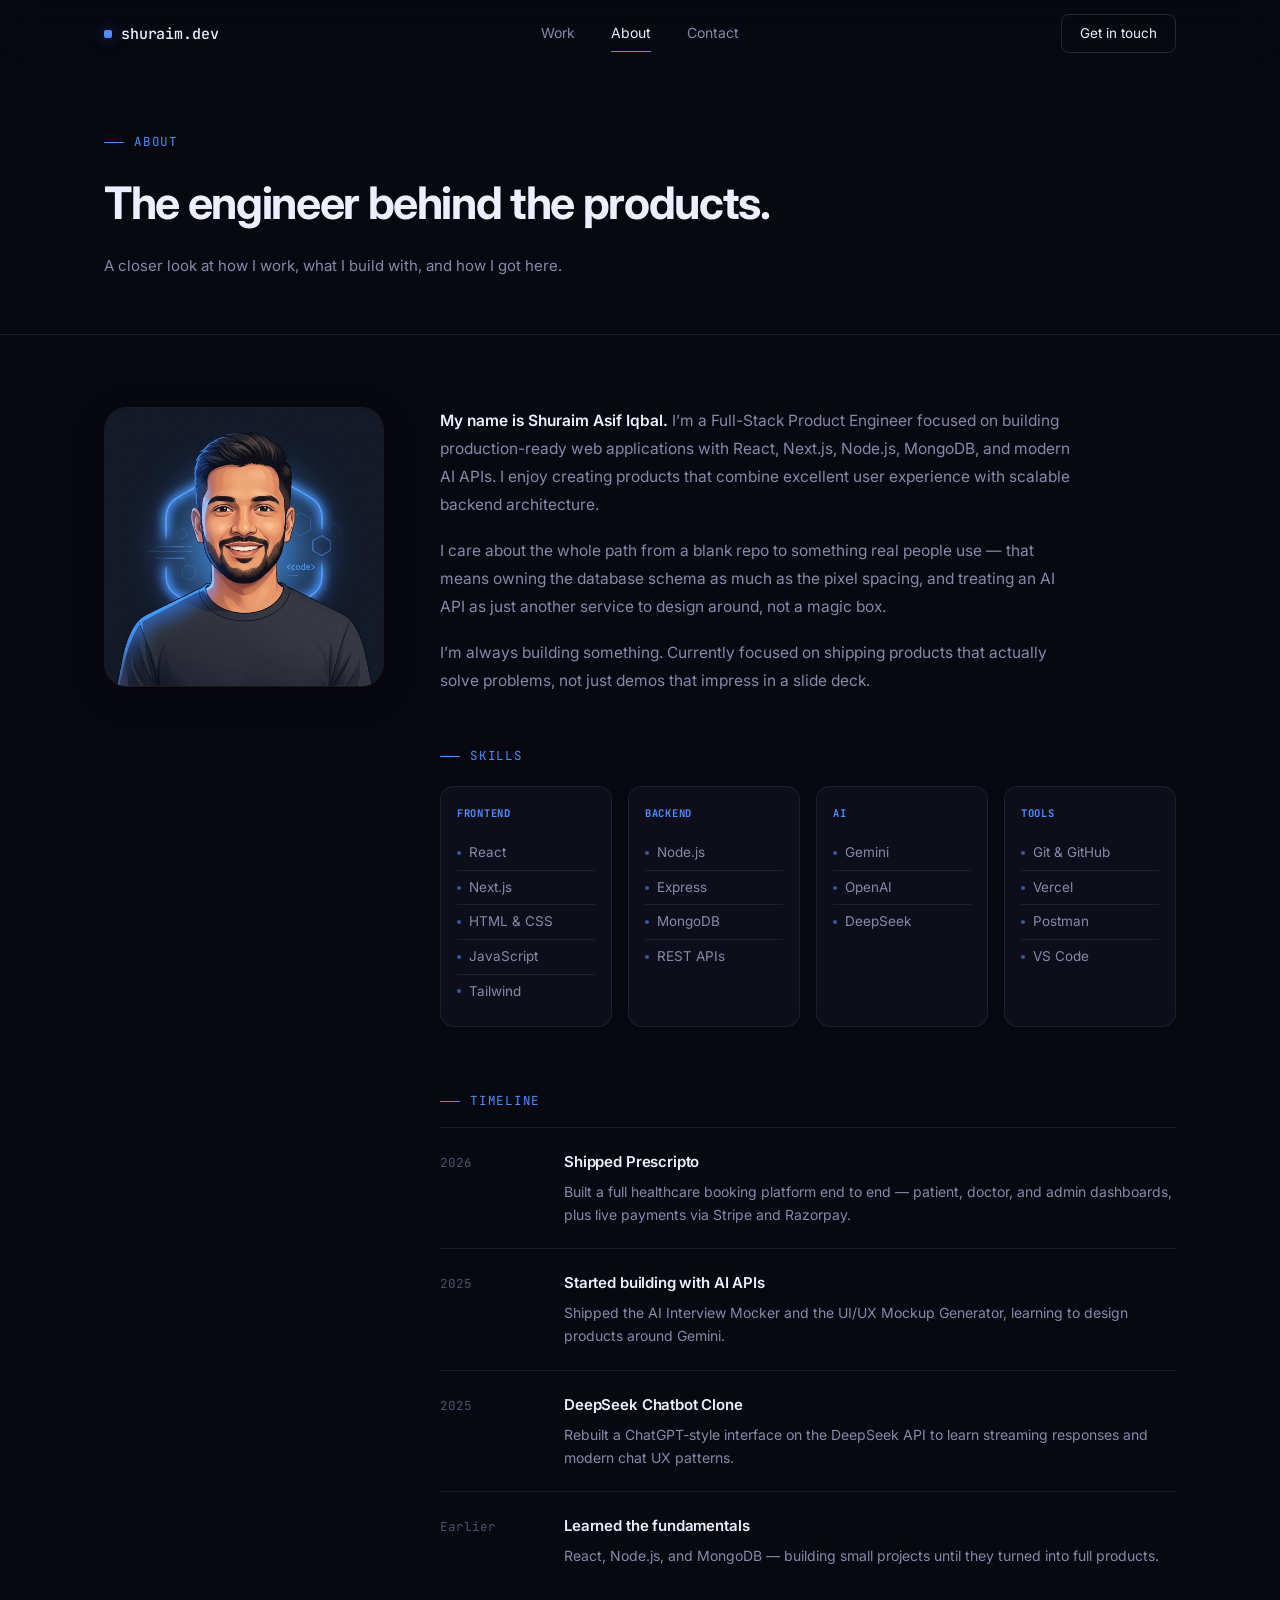
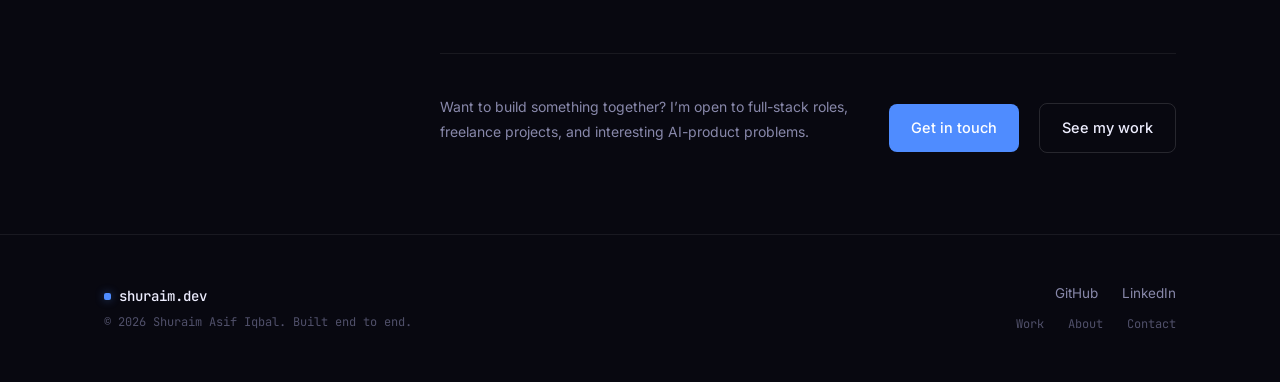
==== about.html @ 77d0fee9 "first commit" ====
﻿<!DOCTYPE html>
<html lang="en">
<head>
  <meta charset="UTF-8" />
  <meta name="viewport" content="width=device-width, initial-scale=1.0" />
  <title>About &mdash; Shuraim Asif Iqbal</title>
  <meta name="description" content="About Shuraim Asif Iqbal, full-stack product engineer working across React, Next.js, Node.js, MongoDB, and AI APIs." />
  <meta name="theme-color" content="#080810" />
  <link rel="icon" type="image/png" href="images/favicon.png" />
  <link rel="preconnect" href="https://fonts.googleapis.com" />
  <link rel="preconnect" href="https://fonts.gstatic.com" crossorigin />
  <link href="https://fonts.googleapis.com/css2?family=Inter:wght@400;500;600;700&family=JetBrains+Mono:wght@400;500&display=swap" rel="stylesheet" />
  <link rel="stylesheet" href="css/style.css" />
</head>
<body>

  <nav class="nav" aria-label="Primary">
    <div class="container">
      <a href="index.html" class="logo">shuraim.dev</a>
      <div class="nav-links">
        <a href="index.html#work">Work</a>
        <a href="about.html" class="active">About</a>
        <a href="contact.html">Contact</a>
      </div>
      <a href="contact.html" class="nav-cta">Get in touch</a>
      <button class="nav-toggle" aria-label="Toggle menu" aria-expanded="false">
        <span></span><span></span><span></span>
      </button>
    </div>
  </nav>
  <div class="mobile-menu">
    <a href="index.html#work">Work</a>
    <a href="about.html">About</a>
    <a href="contact.html">Contact</a>
  </div>

  <header class="page-hero">
    <div class="container">
      <div class="section-label reveal">About</div>
      <h1 class="reveal">The engineer behind the products.</h1>
      <p class="reveal">A closer look at how I work, what I build with, and how I got here.</p>
    </div>
  </header>

  <main>
    <div class="container">
      <div class="about-grid">
        <div class="avatar-col">
          <div class="avatar-wrap reveal">
            <img src="images/avatar.png" alt="Shuraim Asif Iqbal &mdash; Full-Stack Product Engineer" class="avatar-img" loading="eager" />
          </div>
        </div>

        <div class="bio reveal">
          <p><strong>My name is Shuraim Asif Iqbal.</strong> I&rsquo;m a Full-Stack Product Engineer focused on building production-ready web applications with React, Next.js, Node.js, MongoDB, and modern AI APIs. I enjoy creating products that combine excellent user experience with scalable backend architecture.</p>
          <p>I care about the whole path from a blank repo to something real people use &mdash; that means owning the database schema as much as the pixel spacing, and treating an AI API as just another service to design around, not a magic box.</p>
          <p>I&rsquo;m always building something. Currently focused on shipping products that actually solve problems, not just demos that impress in a slide deck.</p>

          <div class="skills-block">
            <div class="section-label">Skills</div>
            <div class="skills-grid">
              <div class="skill-group">
                <h4>Frontend</h4>
                <ul>
                  <li>React</li>
                  <li>Next.js</li>
                  <li>HTML &amp; CSS</li>
                  <li>JavaScript</li>
                  <li>Tailwind</li>
                </ul>
              </div>
              <div class="skill-group">
                <h4>Backend</h4>
                <ul>
                  <li>Node.js</li>
                  <li>Express</li>
                  <li>MongoDB</li>
                  <li>REST APIs</li>
                </ul>
              </div>
              <div class="skill-group">
                <h4>AI</h4>
                <ul>
                  <li>Gemini</li>
                  <li>OpenAI</li>
                  <li>DeepSeek</li>
                </ul>
              </div>
              <div class="skill-group">
                <h4>Tools</h4>
                <ul>
                  <li>Git &amp; GitHub</li>
                  <li>Vercel</li>
                  <li>Postman</li>
                  <li>VS Code</li>
                </ul>
              </div>
            </div>
          </div>

          <div class="timeline reveal">
            <div class="section-label">Timeline</div>
            <div class="timeline-item">
              <div class="when">2026</div>
              <div>
                <h4>Shipped Prescripto</h4>
                <p>Built a full healthcare booking platform end to end &mdash; patient, doctor, and admin dashboards, plus live payments via Stripe and Razorpay.</p>
              </div>
            </div>
            <div class="timeline-item">
              <div class="when">2025</div>
              <div>
                <h4>Started building with AI APIs</h4>
                <p>Shipped the AI Interview Mocker and the UI/UX Mockup Generator, learning to design products around Gemini.</p>
              </div>
            </div>
            <div class="timeline-item">
              <div class="when">2025</div>
              <div>
                <h4>DeepSeek Chatbot Clone</h4>
                <p>Rebuilt a ChatGPT-style interface on the DeepSeek API to learn streaming responses and modern chat UX patterns.</p>
              </div>
            </div>
            <div class="timeline-item">
              <div class="when">Earlier</div>
              <div>
                <h4>Learned the fundamentals</h4>
                <p>React, Node.js, and MongoDB &mdash; building small projects until they turned into full products.</p>
              </div>
            </div>
          </div>

          <div class="about-cta reveal">
            <p>Want to build something together? I&rsquo;m open to full-stack roles, freelance projects, and interesting AI-product problems.</p>
            <a href="contact.html" class="btn btn-primary">Get in touch</a>
            <a href="index.html#work" class="btn btn-secondary">See my work</a>
          </div>
        </div>
      </div>
    </div>
  </main>

  <footer class="site-footer">
    <div class="container">
      <div class="footer-left">
        <div class="footer-logo">shuraim.dev</div>
        <p>&copy; 2026 Shuraim Asif Iqbal. Built end to end.</p>
      </div>
      <div class="footer-right">
        <div class="footer-links">
          <a href="https://github.com/shuraimAsif" target="_blank" rel="noopener">GitHub</a>
          <a href="https://www.linkedin.com/in/muhammad-shuraim-05673b367/" target="_blank" rel="noopener">LinkedIn</a>
        </div>
        <div class="footer-nav">
          <a href="index.html#work">Work</a>
          <a href="about.html">About</a>
          <a href="contact.html">Contact</a>
        </div>
      </div>
    </div>
  </footer>

  <button class="scroll-top" aria-label="Scroll to top" id="scroll-top">&uarr;</button>
  <script src="js/main.js"></script>
</body>
</html>
---- css/style.css ----
﻿/* ==========================================================================
   shuraim.dev — design tokens
   Palette: deep navy base, electric blue accent, mono for system/dev voice
   ========================================================================== */

:root {
  --bg:           #080810;
  --bg-elevated:  #0e0e1a;
  --bg-card:      #111120;
  --border:       rgba(255, 255, 255, 0.07);
  --border-strong:rgba(255, 255, 255, 0.13);
  --text:         #eeeeff;
  --text-dim:     #8888aa;
  --text-faint:   #50506a;
  --accent:       #4f8cff;
  --accent-glow:  rgba(79, 140, 255, 0.45);
  --accent-dim:   rgba(79, 140, 255, 0.11);
  --accent-line:  rgba(79, 140, 255, 0.30);
  --green:        #4ade80;
  --purple:       #a78bfa;

  --font-display: "Inter", -apple-system, BlinkMacSystemFont, "Segoe UI", sans-serif;
  --font-body:    "Inter", -apple-system, BlinkMacSystemFont, "Segoe UI", sans-serif;
  --font-mono:    "JetBrains Mono", ui-monospace, SFMono-Regular, Menlo, monospace;

  --radius-sm:  8px;
  --radius-md:  14px;
  --radius-lg:  22px;

  --ease:   cubic-bezier(0.16, 1, 0.3, 1);
  --nav-h:  68px;
  --shadow-card: 0 1px 3px rgba(0,0,0,0.4), 0 8px 32px rgba(0,0,0,0.3);
}

/* reset */
*, *::before, *::after { margin: 0; padding: 0; box-sizing: border-box; }

html {
  scroll-behavior: smooth;
  -webkit-font-smoothing: antialiased;
  -moz-osx-font-smoothing: grayscale;
  text-rendering: optimizeLegibility;
}

@media (prefers-reduced-motion: reduce) {
  html { scroll-behavior: auto; }
  *, *::before, *::after {
    animation-duration: 0.01ms !important;
    animation-iteration-count: 1 !important;
    transition-duration: 0.01ms !important;
    scroll-behavior: auto !important;
  }
}

body {
  background: var(--bg);
  color: var(--text);
  font-family: var(--font-body);
  line-height: 1.6;
  min-height: 100vh;
  overflow-x: hidden;
}

img   { max-width: 100%; display: block; }
a     { color: inherit; text-decoration: none; }
ul    { list-style: none; }
button { font: inherit; cursor: pointer; }

::selection { background: var(--accent-dim); color: var(--text); }

:focus-visible {
  outline: 2px solid var(--accent);
  outline-offset: 3px;
  border-radius: 4px;
}

.container {
  width: 100%;
  max-width: 1120px;
  margin: 0 auto;
  padding: 0 24px;
}

.mono { font-family: var(--font-mono); }

/* section label */
.section-label {
  font-family: var(--font-mono);
  font-size: 12.5px;
  letter-spacing: 0.06em;
  color: var(--accent);
  display: flex;
  align-items: center;
  gap: 10px;
  margin-bottom: 16px;
  text-transform: uppercase;
}
.section-label::before {
  content: "";
  width: 20px;
  height: 1px;
  background: var(--accent);
  display: inline-block;
  flex-shrink: 0;
}

/* nav */
.nav {
  position: fixed;
  top: 0; left: 0; right: 0;
  height: var(--nav-h);
  z-index: 100;
  display: flex;
  align-items: center;
  background: rgba(8, 8, 16, 0.75);
  backdrop-filter: blur(16px) saturate(160%);
  -webkit-backdrop-filter: blur(16px) saturate(160%);
  border-bottom: 1px solid transparent;
  transition: border-color 0.3s var(--ease), background 0.3s var(--ease);
}
.nav.is-scrolled {
  border-bottom-color: var(--border);
  background: rgba(8, 8, 16, 0.92);
  backdrop-filter: blur(24px) saturate(200%);
  -webkit-backdrop-filter: blur(24px) saturate(200%);
}
.nav .container {
  display: flex;
  align-items: center;
  justify-content: space-between;
}

.logo {
  font-family: var(--font-mono);
  font-weight: 500;
  font-size: 15px;
  letter-spacing: -0.01em;
  color: var(--text);
  display: flex;
  align-items: center;
  gap: 9px;
  transition: opacity 0.2s;
}
.logo:hover { opacity: 0.8; }
.logo::before {
  content: "";
  width: 8px; height: 8px;
  border-radius: 2px;
  background: var(--accent);
  box-shadow: 0 0 14px var(--accent-glow);
  flex-shrink: 0;
}

.nav-links {
  display: flex;
  align-items: center;
  gap: 36px;
}
.nav-links a {
  font-size: 14px;
  color: var(--text-dim);
  position: relative;
  padding: 6px 0;
  transition: color 0.2s var(--ease);
}
.nav-links a:hover,
.nav-links a.active { color: var(--text); }
.nav-links a::after {
  content: "";
  position: absolute;
  left: 0; bottom: -1px;
  width: 0; height: 1px;
  background: var(--accent);
  transition: width 0.25s var(--ease);
}
.nav-links a:hover::after,
.nav-links a.active::after { width: 100%; }

.nav-cta {
  border: 1px solid var(--border-strong);
  border-radius: var(--radius-sm);
  padding: 8px 18px;
  font-size: 13.5px;
  color: var(--text);
  transition: border-color 0.2s var(--ease), background 0.2s var(--ease), color 0.2s var(--ease);
}
.nav-cta:hover {
  border-color: var(--accent-line);
  background: var(--accent-dim);
  color: var(--accent);
}

.nav-toggle {
  display: none;
  flex-direction: column;
  gap: 5px;
  background: none;
  border: none;
  padding: 8px;
}
.nav-toggle span {
  width: 20px; height: 1.5px;
  background: var(--text);
  display: block;
  transition: transform 0.25s var(--ease), opacity 0.25s var(--ease);
}
.nav-toggle.is-open span:nth-child(1) { transform: translateY(6.5px) rotate(45deg); }
.nav-toggle.is-open span:nth-child(2) { opacity: 0; }
.nav-toggle.is-open span:nth-child(3) { transform: translateY(-6.5px) rotate(-45deg); }

.mobile-menu {
  position: fixed;
  top: var(--nav-h); left: 0; right: 0;
  background: rgba(8, 8, 16, 0.97);
  border-bottom: 1px solid var(--border);
  display: flex;
  flex-direction: column;
  padding: 8px 24px 28px;
  transform: translateY(-8px);
  opacity: 0;
  pointer-events: none;
  transition: opacity 0.25s var(--ease), transform 0.25s var(--ease);
  z-index: 99;
  backdrop-filter: blur(16px);
}
.mobile-menu.is-open { opacity: 1; transform: translateY(0); pointer-events: auto; }
.mobile-menu a {
  padding: 15px 0;
  border-bottom: 1px solid var(--border);
  color: var(--text-dim);
  font-size: 15px;
  transition: color 0.2s;
}
.mobile-menu a:last-child { border-bottom: none; }
.mobile-menu a:hover { color: var(--text); }

/* hero */
.hero {
  position: relative;
  padding: calc(var(--nav-h) + 100px) 0 96px;
  overflow: hidden;
}
.hero-grid {
  position: absolute;
  inset: 0;
  background-image:
    linear-gradient(to right, rgba(255,255,255,0.03) 1px, transparent 1px),
    linear-gradient(to bottom, rgba(255,255,255,0.03) 1px, transparent 1px);
  background-size: 64px 64px;
  mask-image: radial-gradient(ellipse 80% 70% at 50% 0%, black 30%, transparent 100%);
  -webkit-mask-image: radial-gradient(ellipse 80% 70% at 50% 0%, black 30%, transparent 100%);
  z-index: 0;
}
.hero-blur {
  position: absolute;
  width: 700px; height: 700px;
  top: -280px; left: 50%;
  transform: translateX(-50%);
  background: radial-gradient(circle,
    rgba(79,140,255,0.28) 0%,
    rgba(120,80,255,0.12) 40%,
    transparent 70%);
  filter: blur(8px);
  animation: drift 14s ease-in-out infinite alternate;
  z-index: 0;
}
@keyframes drift {
  from { transform: translateX(-54%) translateY(0px) scale(1); }
  to   { transform: translateX(-46%) translateY(28px) scale(1.07); }
}
.hero-content {
  position: relative;
  z-index: 1;
  max-width: 800px;
}

.badge {
  display: inline-flex;
  align-items: center;
  gap: 8px;
  font-family: var(--font-mono);
  font-size: 12px;
  color: var(--text-dim);
  border: 1px solid var(--border-strong);
  background: rgba(255,255,255,0.03);
  border-radius: 999px;
  padding: 7px 14px 7px 10px;
  margin-bottom: 28px;
  opacity: 0;
  animation: fade-up 0.7s var(--ease) 0.05s forwards;
}
.badge .dot {
  width: 6px; height: 6px; border-radius: 50%;
  background: var(--green);
  box-shadow: 0 0 8px var(--green);
  animation: pulse 2.5s ease-in-out infinite;
}
@keyframes pulse {
  0%, 100% { opacity: 1; box-shadow: 0 0 8px var(--green); }
  50%       { opacity: 0.4; box-shadow: 0 0 4px var(--green); }
}

.hero h1 {
  font-family: var(--font-display);
  font-weight: 700;
  font-size: clamp(2.1rem, 5.2vw, 3.8rem);
  line-height: 1.07;
  letter-spacing: -0.03em;
  margin-bottom: 22px;
  opacity: 0;
  animation: fade-up 0.7s var(--ease) 0.15s forwards;
}
.hero h1 .accent-text { color: var(--accent); }

.hero p.lede {
  font-size: clamp(1rem, 1.6vw, 1.15rem);
  color: var(--text-dim);
  max-width: 560px;
  margin-bottom: 40px;
  line-height: 1.7;
  opacity: 0;
  animation: fade-up 0.7s var(--ease) 0.25s forwards;
}

.hero-actions {
  display: flex;
  flex-wrap: wrap;
  gap: 12px;
  margin-bottom: 56px;
  opacity: 0;
  animation: fade-up 0.7s var(--ease) 0.35s forwards;
}

/* buttons */
.btn {
  display: inline-flex;
  align-items: center;
  gap: 8px;
  font-size: 14.5px;
  font-weight: 500;
  padding: 12px 22px;
  border-radius: var(--radius-sm);
  transition: transform 0.2s var(--ease), background 0.2s var(--ease),
              border-color 0.2s var(--ease), box-shadow 0.2s var(--ease), color 0.2s var(--ease);
}
.btn-primary {
  background: var(--accent);
  color: #fff;
}
.btn-primary:hover {
  transform: translateY(-2px);
  box-shadow: 0 8px 28px -6px rgba(79,140,255,0.6);
  background: #6ba0ff;
}
.btn-secondary {
  border: 1px solid var(--border-strong);
  color: var(--text);
}
.btn-secondary:hover {
  border-color: var(--accent-line);
  background: var(--accent-dim);
  transform: translateY(-2px);
  color: var(--accent);
}
.btn-ghost {
  color: var(--text-dim);
  font-size: 13.5px;
  border: 1px solid var(--border);
  padding: 9px 16px;
}
.btn-ghost:hover { color: var(--text); border-color: var(--border-strong); }

/* terminal */
.terminal {
  font-family: var(--font-mono);
  font-size: 13px;
  color: var(--text-dim);
  border: 1px solid var(--border);
  background: rgba(255,255,255,0.02);
  border-radius: var(--radius-sm);
  padding: 14px 18px;
  max-width: 520px;
  opacity: 0;
  animation: fade-up 0.7s var(--ease) 0.45s forwards;
}
.terminal .prompt { color: var(--accent); }
.terminal .cursor {
  display: inline-block;
  width: 7px; height: 13px;
  background: var(--text-dim);
  margin-left: 2px;
  vertical-align: -2px;
  animation: blink 1s steps(1) infinite;
}
@keyframes blink { 50% { opacity: 0; } }

@keyframes fade-up {
  from { opacity: 0; transform: translateY(16px); }
  to   { opacity: 1; transform: translateY(0); }
}

/* reveal on scroll */
.reveal {
  opacity: 0;
  transform: translateY(20px);
  transition: opacity 0.65s var(--ease), transform 0.65s var(--ease);
}
.reveal.is-visible { opacity: 1; transform: translateY(0); }

/* stats strip */
.stats-strip {
  border-top: 1px solid var(--border);
  border-bottom: 1px solid var(--border);
  padding: 0;
  background: var(--bg-elevated);
}
.stats-grid {
  display: grid;
  grid-template-columns: repeat(4, 1fr);
}
@media (max-width: 600px) { .stats-grid { grid-template-columns: repeat(2, 1fr); } }
.stat-item {
  padding: 36px 28px;
  border-right: 1px solid var(--border);
}
.stat-item:last-child { border-right: none; }
@media (max-width: 600px) {
  .stat-item:nth-child(2) { border-right: none; }
  .stat-item:nth-child(3) { border-right: 1px solid var(--border); }
  .stat-item { border-bottom: 1px solid var(--border); }
  .stat-item:last-child, .stat-item:nth-child(3) { border-bottom: none; }
}
.stat-num {
  font-family: var(--font-display);
  font-size: clamp(1.8rem, 3vw, 2.6rem);
  font-weight: 700;
  letter-spacing: -0.03em;
  color: var(--text);
  line-height: 1;
  margin-bottom: 6px;
}
.stat-num span { color: var(--accent); }
.stat-label {
  font-family: var(--font-mono);
  font-size: 11.5px;
  color: var(--text-faint);
  letter-spacing: 0.02em;
}

/* work section */
.work {
  padding: 80px 0 120px;
  position: relative;
}
.work-header {
  display: flex;
  justify-content: space-between;
  align-items: flex-end;
  gap: 24px;
  margin-bottom: 48px;
  flex-wrap: wrap;
}
.work-header h2 {
  font-family: var(--font-display);
  font-size: clamp(1.6rem, 3vw, 2.2rem);
  font-weight: 700;
  letter-spacing: -0.025em;
}
.work-header p {
  color: var(--text-faint);
  font-size: 14px;
  max-width: 320px;
  line-height: 1.6;
}

.project-grid {
  display: grid;
  grid-template-columns: repeat(2, 1fr);
  gap: 20px;
}
@media (max-width: 760px) { .project-grid { grid-template-columns: 1fr; } }

/* project card */
.project-card {
  position: relative;
  border: 1px solid var(--border);
  background: var(--bg-card);
  border-radius: var(--radius-lg);
  padding: 22px 22px 20px;
  transition: transform 0.4s var(--ease), border-color 0.4s var(--ease), box-shadow 0.4s var(--ease);
  display: flex;
  flex-direction: column;
  gap: 14px;
  overflow: hidden;
  box-shadow: var(--shadow-card);
}
.project-card::before {
  content: "";
  position: absolute;
  inset: 0;
  border-radius: var(--radius-lg);
  background: radial-gradient(
    500px circle at var(--mouse-x, 50%) var(--mouse-y, 50%),
    rgba(79,140,255,0.07),
    transparent 40%
  );
  opacity: 0;
  transition: opacity 0.4s var(--ease);
  pointer-events: none;
  z-index: 0;
}
.project-card:hover::before { opacity: 1; }
.project-card > * { position: relative; z-index: 1; }

.project-card.flagship {
  grid-column: span 2;
  border-top: 2px solid rgba(79,140,255,0.4);
}
@media (max-width: 760px) { .project-card.flagship { grid-column: span 1; } }

.project-card:hover {
  transform: translateY(-7px);
  border-color: var(--accent-line);
  box-shadow:
    0 0 0 1px var(--accent-line),
    0 20px 48px -14px rgba(0,0,0,0.7),
    0 0 48px -18px rgba(79,140,255,0.2);
}

/* card preview — screenshot area */
.card-preview {
  border-radius: var(--radius-md);
  border: 1px solid var(--border);
  overflow: hidden;
  aspect-ratio: 16 / 9;
  position: relative;
  background: var(--bg-elevated);
  display: flex;
  flex-direction: column;
  transition: border-color 0.4s var(--ease);
}
.project-card:hover .card-preview { border-color: rgba(79,140,255,0.2); }

.card-preview .chrome {
  height: 26px;
  min-height: 26px;
  display: flex;
  align-items: center;
  gap: 6px;
  padding: 0 10px;
  background: rgba(255,255,255,0.025);
  border-bottom: 1px solid var(--border);
  flex-shrink: 0;
  z-index: 1;
  position: relative;
}
.card-preview .chrome span {
  width: 7px; height: 7px; border-radius: 50%;
  background: rgba(255,255,255,0.14);
}

/* art-shot — actual screenshot */
.art-shot {
  position: absolute;
  top: 26px;
  left: 0; right: 0; bottom: 0;
  width: 100%;
  height: calc(100% - 26px);
  object-fit: cover;
  object-position: top;
  display: block;
  transition: transform 0.55s var(--ease);
}
.project-card:hover .art-shot {
  transform: scale(1.04) translateY(-3px);
}

/* card meta */
.card-top {
  display: flex;
  justify-content: space-between;
  align-items: center;
  gap: 12px;
}
.status-badge {
  font-family: var(--font-mono);
  font-size: 11px;
  letter-spacing: 0.03em;
  color: var(--accent);
  border: 1px solid var(--accent-line);
  background: var(--accent-dim);
  border-radius: 999px;
  padding: 4px 10px;
  white-space: nowrap;
}
.status-badge.neutral {
  color: var(--text-dim);
  border-color: var(--border-strong);
  background: rgba(255,255,255,0.03);
}
.card-arrow {
  color: var(--text-faint);
  font-size: 18px;
  line-height: 1;
  transition: transform 0.3s var(--ease), color 0.3s var(--ease);
}
.project-card:hover .card-arrow {
  transform: translate(3px, -3px);
  color: var(--accent);
}

.project-card h3 {
  font-family: var(--font-display);
  font-size: 1.15rem;
  font-weight: 600;
  letter-spacing: -0.015em;
  line-height: 1.3;
}
.project-card p.desc {
  color: var(--text-dim);
  font-size: 13.5px;
  line-height: 1.65;
}

/* tags */
.tags { display: flex; flex-wrap: wrap; gap: 7px; margin-top: auto; }
.tag {
  font-family: var(--font-mono);
  font-size: 11px;
  color: var(--text-faint);
  border: 1px solid var(--border);
  border-radius: 6px;
  padding: 4px 9px;
  transition: border-color 0.2s var(--ease), color 0.2s var(--ease), background 0.2s var(--ease);
}
.tag:hover {
  border-color: var(--accent-line);
  color: var(--accent);
  background: var(--accent-dim);
}

/* CTA strip */
.cta-strip {
  border-top: 1px solid var(--border);
  padding: 80px 0;
  text-align: center;
  background: linear-gradient(180deg, var(--bg) 0%, var(--bg-elevated) 100%);
  position: relative;
  overflow: hidden;
}
.cta-strip::before {
  content: "";
  position: absolute;
  width: 600px; height: 600px;
  border-radius: 50%;
  background: radial-gradient(circle, rgba(79,140,255,0.09) 0%, transparent 65%);
  top: -250px; left: 50%;
  transform: translateX(-50%);
  pointer-events: none;
}
.cta-strip h2 {
  font-family: var(--font-display);
  font-size: clamp(1.7rem, 3.5vw, 2.4rem);
  font-weight: 700;
  letter-spacing: -0.025em;
  margin-bottom: 14px;
  position: relative;
}
.cta-strip p {
  color: var(--text-dim);
  font-size: 15.5px;
  margin-bottom: 36px;
  max-width: 460px;
  margin-left: auto;
  margin-right: auto;
  line-height: 1.7;
  position: relative;
}
.cta-strip .cta-btns { display: flex; gap: 12px; justify-content: center; flex-wrap: wrap; position: relative; }

/* generic page header */
.page-hero {
  padding: calc(var(--nav-h) + 64px) 0 56px;
  border-bottom: 1px solid var(--border);
}
.page-hero h1 {
  font-family: var(--font-display);
  font-size: clamp(1.8rem, 4vw, 2.8rem);
  font-weight: 700;
  letter-spacing: -0.03em;
  margin-bottom: 14px;
}
.page-hero p {
  color: var(--text-dim);
  max-width: 560px;
  font-size: 15px;
  line-height: 1.65;
}

/* about page */
.about-grid {
  display: grid;
  grid-template-columns: 280px 1fr;
  gap: 56px;
  padding: 72px 0;
  align-items: start;
}
@media (max-width: 860px) { .about-grid { grid-template-columns: 1fr; gap: 40px; } }

@media (min-width: 860px) { .avatar-col { position: sticky; top: calc(var(--nav-h) + 24px); } }

.avatar-placeholder {
  width: 100%;
  aspect-ratio: 1;
  border-radius: var(--radius-lg);
  border: 1px solid var(--border);
  background: radial-gradient(circle at 30% 20%, rgba(79,140,255,0.22), transparent 60%), var(--bg-card);
  display: flex;
  align-items: center;
  justify-content: center;
  font-family: var(--font-mono);
  color: var(--text-faint);
  font-size: 13px;
  text-align: center;
  padding: 20px;
}
.avatar-wrap {
  width: 100%;
  aspect-ratio: 1;
  border-radius: var(--radius-lg);
  border: 1px solid var(--border);
  overflow: hidden;
  position: relative;
  transition: box-shadow 0.4s var(--ease), border-color 0.4s var(--ease);
  box-shadow: var(--shadow-card);
}
.avatar-wrap:hover {
  border-color: var(--accent-line);
  box-shadow: 0 0 36px -8px var(--accent-glow);
}
.avatar-img {
  width: 100%;
  height: 100%;
  object-fit: cover;
  object-position: top center;
  display: block;
  transition: transform 0.5s var(--ease);
}
.avatar-wrap:hover .avatar-img { transform: scale(1.04); }

.bio p {
  color: var(--text-dim);
  font-size: 15.5px;
  line-height: 1.8;
  max-width: 640px;
  margin-bottom: 18px;
}
.bio p:last-child { margin-bottom: 0; }
.bio p strong { color: var(--text); font-weight: 600; }

.skills-block { margin-top: 52px; }
.skills-grid {
  display: grid;
  grid-template-columns: repeat(4, 1fr);
  gap: 16px;
  margin-top: 20px;
}
@media (max-width: 760px) { .skills-grid { grid-template-columns: repeat(2, 1fr); } }
@media (max-width: 400px) { .skills-grid { grid-template-columns: 1fr; } }

.skill-group {
  background: var(--bg-elevated);
  border: 1px solid var(--border);
  border-radius: var(--radius-md);
  padding: 18px 16px;
  transition: border-color 0.3s var(--ease), background 0.3s var(--ease);
}
.skill-group:hover {
  border-color: var(--border-strong);
  background: var(--bg-card);
}
.skill-group h4 {
  font-family: var(--font-mono);
  font-size: 10.5px;
  letter-spacing: 0.07em;
  color: var(--accent);
  margin-bottom: 14px;
  text-transform: uppercase;
}
.skill-group ul li {
  color: var(--text-dim);
  font-size: 13.5px;
  padding: 6px 0;
  border-bottom: 1px solid var(--border);
  display: flex;
  align-items: center;
  gap: 8px;
}
.skill-group ul li:last-child { border-bottom: none; }
.skill-group ul li::before {
  content: "";
  width: 4px; height: 4px;
  border-radius: 50%;
  background: var(--accent);
  flex-shrink: 0;
  opacity: 0.6;
}

.timeline { margin-top: 64px; }
.timeline-item {
  display: grid;
  grid-template-columns: 100px 1fr;
  gap: 24px;
  padding: 22px 0;
  border-top: 1px solid var(--border);
}
@media (max-width: 600px) { .timeline-item { grid-template-columns: 1fr; gap: 6px; } }
.timeline-item .when {
  font-family: var(--font-mono);
  font-size: 12.5px;
  color: var(--text-faint);
  padding-top: 3px;
}
.timeline-item h4 {
  font-family: var(--font-display);
  font-size: 15px;
  font-weight: 600;
  margin-bottom: 6px;
  letter-spacing: -0.01em;
}
.timeline-item p { color: var(--text-dim); font-size: 14px; line-height: 1.65; }

.about-cta {
  margin-top: 64px;
  padding-top: 40px;
  border-top: 1px solid var(--border);
  display: flex;
  align-items: center;
  gap: 20px;
  flex-wrap: wrap;
}
.about-cta p { color: var(--text-dim); font-size: 14px; flex: 1; min-width: 200px; }

/* contact page */
.contact-grid {
  display: grid;
  grid-template-columns: 1fr 300px;
  gap: 56px;
  padding: 72px 0 100px;
}
@media (max-width: 760px) { .contact-grid { grid-template-columns: 1fr; } }

.field { margin-bottom: 20px; }
.field label {
  display: block;
  font-family: var(--font-mono);
  font-size: 11px;
  color: var(--text-faint);
  margin-bottom: 8px;
  letter-spacing: 0.05em;
  text-transform: uppercase;
}
.field input, .field textarea {
  width: 100%;
  background: var(--bg-card);
  border: 1px solid var(--border);
  border-radius: var(--radius-sm);
  padding: 13px 14px;
  color: var(--text);
  font-family: var(--font-body);
  font-size: 14.5px;
  transition: border-color 0.2s var(--ease), background 0.2s var(--ease), box-shadow 0.2s var(--ease);
  outline: none;
}
.field input::placeholder, .field textarea::placeholder { color: var(--text-faint); }
.field input:focus, .field textarea:focus {
  border-color: var(--accent-line);
  background: rgba(79,140,255,0.03);
  box-shadow: 0 0 0 3px rgba(79,140,255,0.08);
}
.field textarea { resize: vertical; min-height: 150px; }

.form-status {
  font-family: var(--font-mono);
  font-size: 12.5px;
  color: var(--text-dim);
  margin-top: 12px;
  min-height: 18px;
}
.form-status.ok  { color: var(--green); }
.form-status.err { color: #f87171; }

@media (min-width: 761px) { .contact-side { border-left: 1px solid var(--border); padding-left: 40px; } }
@media (max-width: 760px) { .contact-side { border-top: 1px solid var(--border); padding-top: 32px; } }

.contact-side h3 {
  font-family: var(--font-mono);
  font-size: 11px;
  color: var(--text-faint);
  text-transform: uppercase;
  letter-spacing: 0.06em;
  margin-bottom: 20px;
}
.social-list a {
  display: flex;
  align-items: center;
  justify-content: space-between;
  padding: 15px 0;
  border-bottom: 1px solid var(--border);
  color: var(--text-dim);
  font-size: 14.5px;
  transition: color 0.2s var(--ease), padding-left 0.2s var(--ease);
}
.social-list a:hover { color: var(--accent); padding-left: 4px; }
.social-list a:last-child { border-bottom: none; }
.social-list span.arrow { color: var(--text-faint); font-size: 13px; }

.availability-note {
  margin-top: 32px;
  padding: 16px;
  border: 1px solid var(--border);
  border-radius: var(--radius-sm);
  background: var(--bg-card);
}
.availability-note p {
  font-family: var(--font-mono);
  font-size: 12px;
  color: var(--text-dim);
  line-height: 1.7;
}
.availability-note .avail-dot {
  display: inline-block;
  width: 6px; height: 6px;
  border-radius: 50%;
  background: var(--green);
  box-shadow: 0 0 6px var(--green);
  margin-right: 6px;
  animation: pulse 2.5s ease-in-out infinite;
  vertical-align: middle;
}

/* project detail page */
.project-hero { padding: calc(var(--nav-h) + 56px) 0 0; }
.project-hero .back-link {
  font-family: var(--font-mono);
  font-size: 12.5px;
  color: var(--text-faint);
  display: inline-flex;
  align-items: center;
  gap: 8px;
  margin-bottom: 32px;
  transition: color 0.2s var(--ease), gap 0.2s var(--ease);
}
.project-hero .back-link:hover { color: var(--accent); gap: 12px; }

.project-meta { display: flex; gap: 10px; align-items: center; margin-bottom: 16px; flex-wrap: wrap; }
.project-hero h1 {
  font-family: var(--font-display);
  font-size: clamp(1.9rem, 4.5vw, 3.1rem);
  font-weight: 700;
  letter-spacing: -0.03em;
  max-width: 780px;
  margin-bottom: 18px;
  line-height: 1.1;
}
.project-hero .lede {
  color: var(--text-dim);
  font-size: 16px;
  max-width: 640px;
  margin-bottom: 36px;
  line-height: 1.7;
}
.project-actions { display: flex; gap: 12px; flex-wrap: wrap; margin-bottom: 48px; }

.hero-image-frame {
  border: 1px solid var(--border);
  border-radius: var(--radius-lg);
  overflow: hidden;
  background: var(--bg-card);
  margin-bottom: 72px;
  box-shadow: var(--shadow-card);
  transition: border-color 0.3s var(--ease);
}
.hero-image-frame:hover { border-color: var(--border-strong); }
.hero-image-frame .chrome {
  height: 34px;
  display: flex;
  align-items: center;
  gap: 6px;
  padding: 0 14px;
  background: rgba(255,255,255,0.02);
  border-bottom: 1px solid var(--border);
  flex-shrink: 0;
}
.hero-image-frame .chrome span { width: 9px; height: 9px; border-radius: 50%; background: rgba(255,255,255,0.14); }
.hero-image-frame .chrome .url {
  margin-left: 10px;
  font-family: var(--font-mono);
  font-size: 11.5px;
  color: var(--text-faint);
}
.hero-image-frame .art {
  aspect-ratio: 16/8;
  display: flex;
  align-items: center;
  justify-content: center;
  background: radial-gradient(circle at 30% 20%, var(--tile-color, rgba(79,140,255,0.2)), transparent 65%);
  font-family: var(--font-mono);
  color: var(--text-faint);
  font-size: 14px;
  text-align: center;
  padding: 20px;
}
.hero-shot {
  width: 100%;
  height: auto;
  display: block;
  transition: transform 0.6s var(--ease);
}
.hero-image-frame:hover .hero-shot { transform: scale(1.012); }

.project-section { padding: 8px 0 56px; max-width: 760px; }
.project-section h2 {
  font-family: var(--font-display);
  font-size: 1.35rem;
  font-weight: 700;
  letter-spacing: -0.02em;
  margin-bottom: 18px;
}
.project-section p { color: var(--text-dim); font-size: 15px; line-height: 1.8; margin-bottom: 14px; }

.feature-list li, .challenge-list li {
  color: var(--text-dim);
  font-size: 15px;
  line-height: 1.7;
  padding: 10px 0 10px 22px;
  border-bottom: 1px solid var(--border);
  position: relative;
}
.feature-list li:last-child, .challenge-list li:last-child { border-bottom: none; }
.feature-list li::before, .challenge-list li::before {
  content: "";
  position: absolute;
  left: 0; top: 20px;
  width: 6px; height: 6px;
  background: var(--accent);
  border-radius: 1px;
  opacity: 0.75;
}
.stack-pills { display: flex; flex-wrap: wrap; gap: 10px; }

.gallery-grid {
  display: grid;
  grid-template-columns: repeat(3, 1fr);
  gap: 14px;
}
@media (max-width: 700px) { .gallery-grid { grid-template-columns: 1fr 1fr; } }

.gallery-item {
  aspect-ratio: 4/3;
  border-radius: var(--radius-md);
  border: 1px solid var(--border);
  overflow: hidden;
  background: var(--bg-card);
  transition: border-color 0.3s var(--ease), box-shadow 0.3s var(--ease), transform 0.3s var(--ease);
  cursor: pointer;
}
.gallery-item:hover {
  border-color: var(--accent-line);
  box-shadow: 0 8px 24px -8px rgba(79,140,255,0.2);
  transform: translateY(-3px);
}
.gallery-item img {
  width: 100%; height: 100%;
  object-fit: cover; object-position: top;
  display: block;
  transition: transform 0.5s var(--ease);
}
.gallery-item:hover img { transform: scale(1.06); }

.project-footer-nav {
  display: flex;
  justify-content: space-between;
  padding: 40px 0 100px;
  border-top: 1px solid var(--border);
  margin-top: 40px;
  gap: 16px;
}
.project-footer-nav a {
  font-family: var(--font-mono);
  font-size: 13.5px;
  color: var(--text-dim);
  transition: color 0.2s var(--ease);
}
.project-footer-nav a:hover { color: var(--accent); }

/* footer */
.site-footer {
  border-top: 1px solid var(--border);
  padding: 48px 0;
}
.site-footer .container {
  display: flex;
  justify-content: space-between;
  align-items: center;
  flex-wrap: wrap;
  gap: 20px;
}
.footer-left .footer-logo {
  font-family: var(--font-mono);
  font-size: 14px;
  color: var(--text);
  font-weight: 500;
  margin-bottom: 6px;
  display: flex;
  align-items: center;
  gap: 8px;
}
.footer-left .footer-logo::before {
  content: "";
  width: 7px; height: 7px;
  border-radius: 2px;
  background: var(--accent);
  box-shadow: 0 0 10px var(--accent-glow);
}
.footer-left p {
  font-family: var(--font-mono);
  font-size: 12px;
  color: var(--text-faint);
}
.footer-right {
  display: flex;
  flex-direction: column;
  align-items: flex-end;
  gap: 10px;
}
.footer-links { display: flex; gap: 24px; }
.footer-links a {
  font-size: 13.5px;
  color: var(--text-dim);
  transition: color 0.2s var(--ease);
}
.footer-links a:hover { color: var(--accent); }
.footer-nav { display: flex; gap: 24px; }
.footer-nav a {
  font-family: var(--font-mono);
  font-size: 12px;
  color: var(--text-faint);
  transition: color 0.2s var(--ease);
}
.footer-nav a:hover { color: var(--text-dim); }

/* scroll to top */
.scroll-top {
  position: fixed;
  bottom: 32px;
  right: 28px;
  width: 40px; height: 40px;
  border-radius: 50%;
  border: 1px solid var(--border-strong);
  background: var(--bg-card);
  color: var(--text-dim);
  display: flex;
  align-items: center;
  justify-content: center;
  cursor: pointer;
  opacity: 0;
  transform: translateY(10px);
  transition: opacity 0.3s var(--ease), transform 0.3s var(--ease),
              border-color 0.2s var(--ease), color 0.2s var(--ease);
  z-index: 90;
  font-size: 16px;
  pointer-events: none;
  box-shadow: 0 4px 16px rgba(0,0,0,0.3);
}
.scroll-top.is-visible { opacity: 1; transform: translateY(0); pointer-events: auto; }
.scroll-top:hover { border-color: var(--accent-line); color: var(--accent); background: var(--accent-dim); }

/* responsive nav */
@media (max-width: 680px) {
  .nav-links, .nav-cta { display: none; }
  .nav-toggle { display: flex; }
}
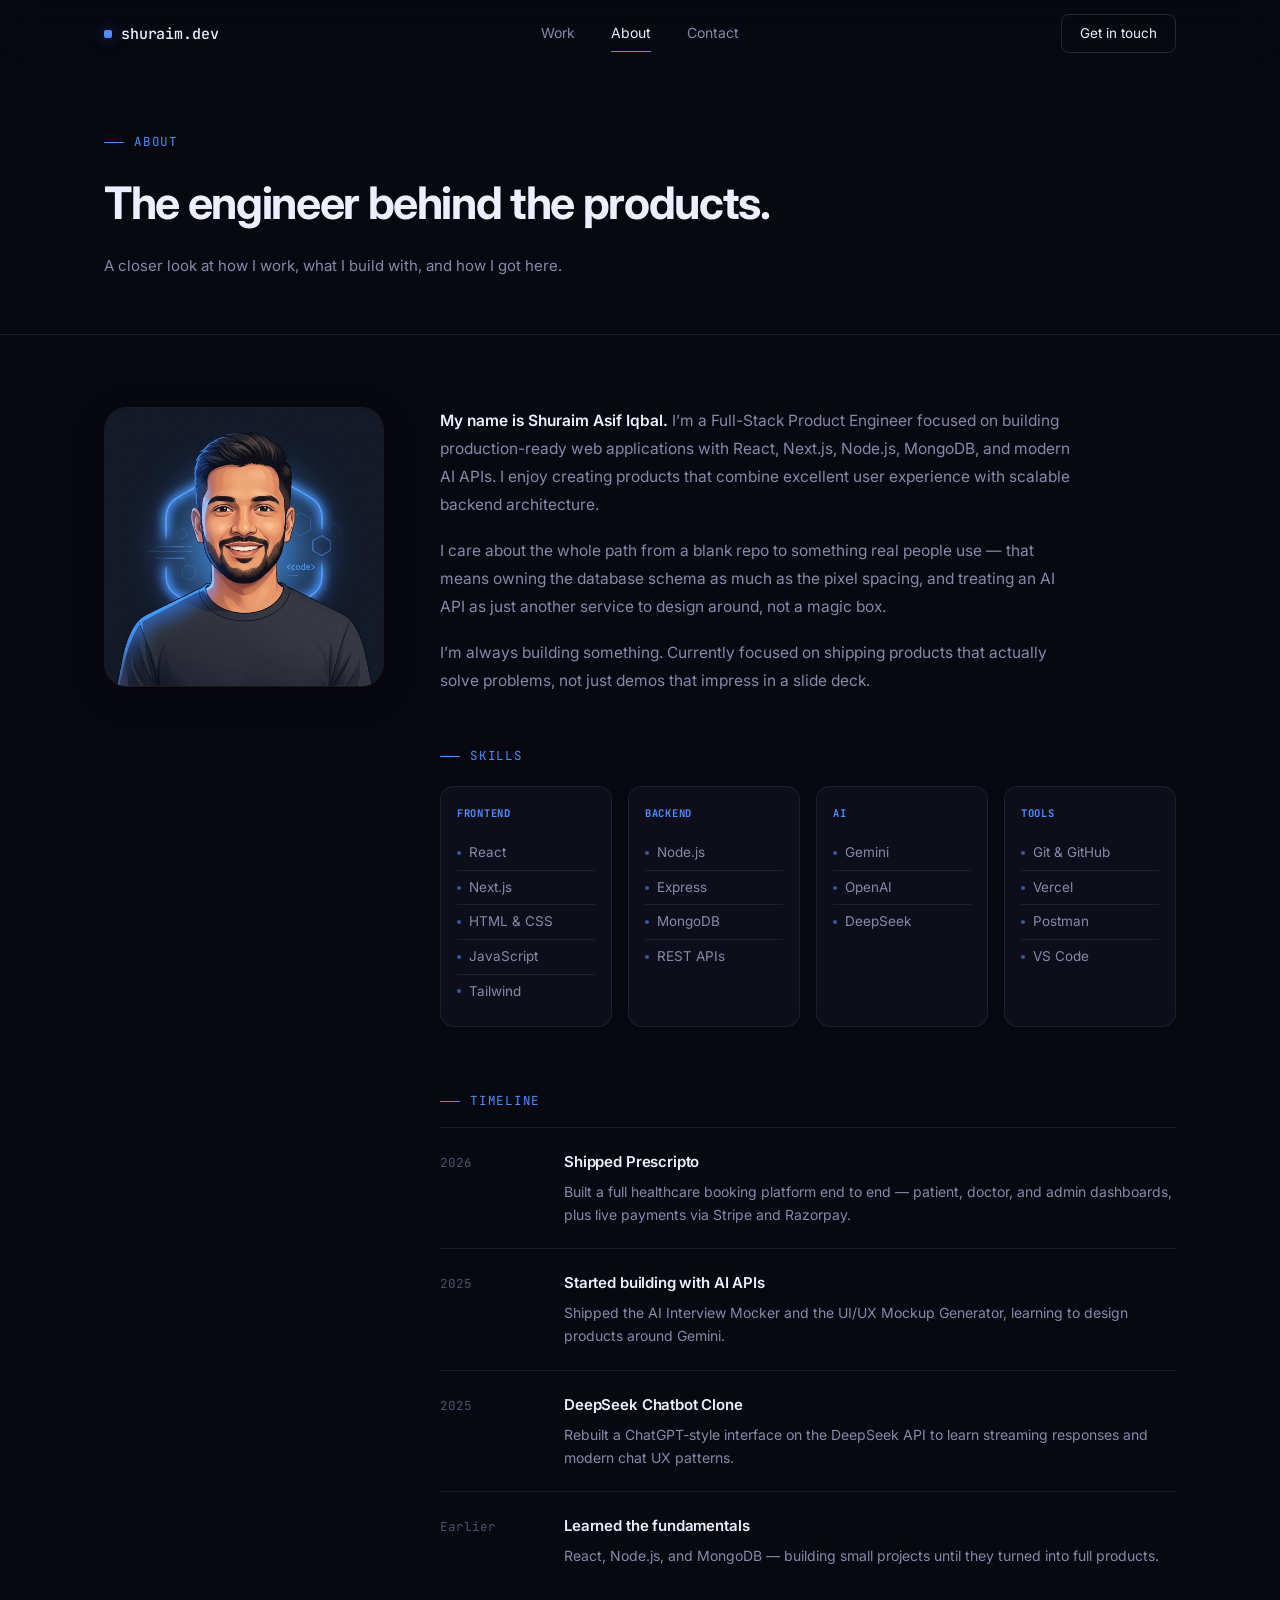
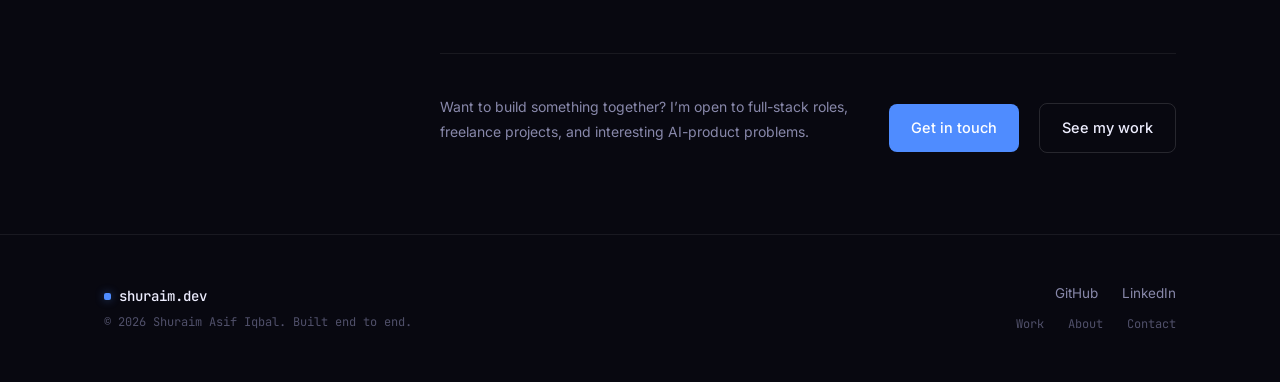
==== commit ad5abf2b: "Refactor admin panel to static CMS approach without DB" ====
--- a/about.html
+++ b/about.html
@@ -1,4 +1,4 @@
-﻿<!DOCTYPE html>
+<!DOCTYPE html>
 <html lang="en">
 <head>
   <meta charset="UTF-8" />
@@ -52,13 +52,15 @@
         </div>
 
         <div class="bio reveal">
-          <p><strong>My name is Shuraim Asif Iqbal.</strong> I&rsquo;m a Full-Stack Product Engineer focused on building production-ready web applications with React, Next.js, Node.js, MongoDB, and modern AI APIs. I enjoy creating products that combine excellent user experience with scalable backend architecture.</p>
-          <p>I care about the whole path from a blank repo to something real people use &mdash; that means owning the database schema as much as the pixel spacing, and treating an AI API as just another service to design around, not a magic box.</p>
-          <p>I&rsquo;m always building something. Currently focused on shipping products that actually solve problems, not just demos that impress in a slide deck.</p>
+          <div id="dynamic-bio">
+            <p><strong>My name is Shuraim Asif Iqbal.</strong> I&rsquo;m a Full-Stack Product Engineer focused on building production-ready web applications with React, Next.js, Node.js, MongoDB, and modern AI APIs. I enjoy creating products that combine excellent user experience with scalable backend architecture.</p>
+            <p>I care about the whole path from a blank repo to something real people use &mdash; that means owning the database schema as much as the pixel spacing, and treating an AI API as just another service to design around, not a magic box.</p>
+            <p>I&rsquo;m always building something. Currently focused on shipping products that actually solve problems, not just demos that impress in a slide deck.</p>
+          </div>
 
           <div class="skills-block">
             <div class="section-label">Skills</div>
-            <div class="skills-grid">
+            <div class="skills-grid" id="dynamic-skills">
               <div class="skill-group">
                 <h4>Frontend</h4>
                 <ul>
@@ -148,7 +150,7 @@
       </div>
       <div class="footer-right">
         <div class="footer-links">
-          <a href="https://github.com/shuraimAsif" target="_blank" rel="noopener">GitHub</a>
+          <a href="https://github.com/shuraimasifiqbal" target="_blank" rel="noopener">GitHub</a>
           <a href="https://www.linkedin.com/in/muhammad-shuraim-05673b367/" target="_blank" rel="noopener">LinkedIn</a>
         </div>
         <div class="footer-nav">
@@ -162,5 +164,6 @@
 
   <button class="scroll-top" aria-label="Scroll to top" id="scroll-top">&uarr;</button>
   <script src="js/main.js"></script>
+  <script type="module" src="js/data.js"></script>
 </body>
 </html>
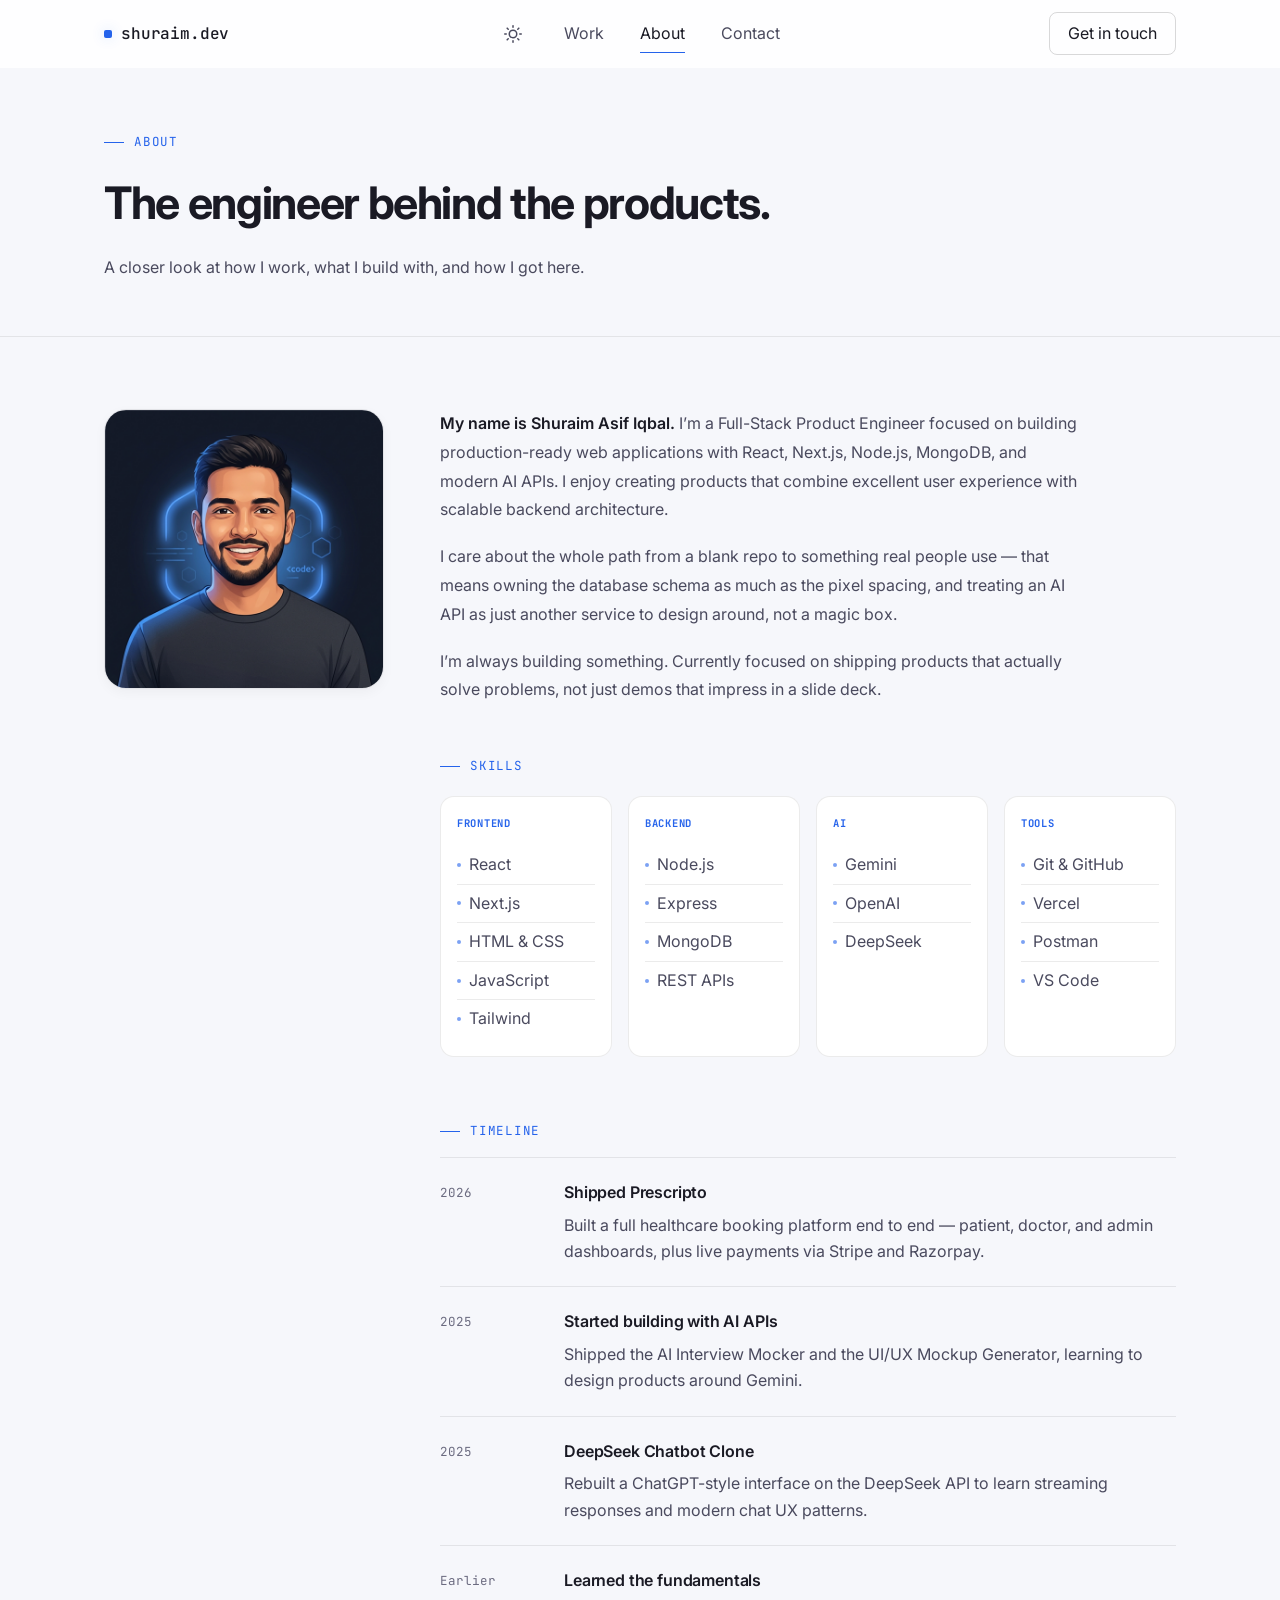
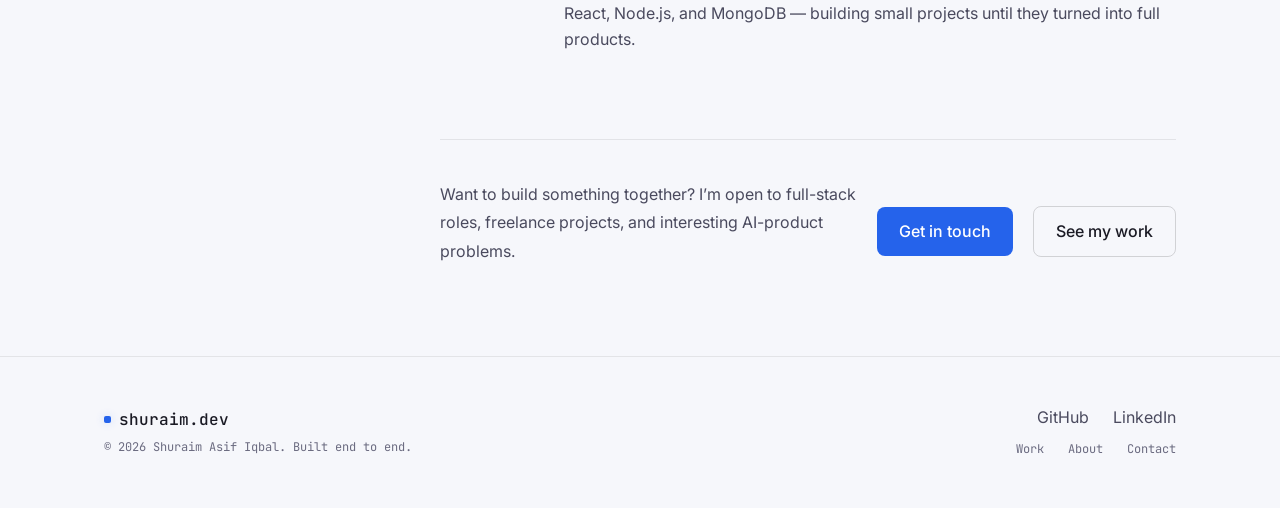
==== commit 0e4c63d7: "Fix broken link and add dark/light toggel mode" ====
--- a/about.html
+++ b/about.html
@@ -1,4 +1,4 @@
-<!DOCTYPE html>
+﻿<!DOCTYPE html>
 <html lang="en">
 <head>
   <meta charset="UTF-8" />
@@ -11,6 +11,7 @@
   <link rel="preconnect" href="https://fonts.gstatic.com" crossorigin />
   <link href="https://fonts.googleapis.com/css2?family=Inter:wght@400;500;600;700&family=JetBrains+Mono:wght@400;500&display=swap" rel="stylesheet" />
   <link rel="stylesheet" href="css/style.css" />
+<script>if(localStorage.getItem("theme")==="light" || (!localStorage.getItem("theme") && window.matchMedia("(prefers-color-scheme: light)").matches)) document.documentElement.classList.add("light-mode");</script>
 </head>
 <body>
 
@@ -18,6 +19,7 @@
     <div class="container">
       <a href="index.html" class="logo">shuraim.dev</a>
       <div class="nav-links">
+        <button class="theme-toggle" aria-label="Toggle theme"><svg class="sun" width="18" height="18" viewBox="0 0 24 24" fill="none" stroke="currentColor" stroke-width="2" stroke-linecap="round" stroke-linejoin="round"><circle cx="12" cy="12" r="5"></circle><line x1="12" y1="1" x2="12" y2="3"></line><line x1="12" y1="21" x2="12" y2="23"></line><line x1="4.22" y1="4.22" x2="5.64" y2="5.64"></line><line x1="18.36" y1="18.36" x2="19.78" y2="19.78"></line><line x1="1" y1="12" x2="3" y2="12"></line><line x1="21" y1="12" x2="23" y2="12"></line><line x1="4.22" y1="19.78" x2="5.64" y2="18.36"></line><line x1="18.36" y1="5.64" x2="19.78" y2="4.22"></line></svg></button>
         <a href="index.html#work">Work</a>
         <a href="about.html" class="active">About</a>
         <a href="contact.html">Contact</a>
--- a/css/style.css
+++ b/css/style.css
@@ -1,5 +1,5 @@
-﻿/* ==========================================================================
-   shuraim.dev — design tokens
+/* ==========================================================================
+   shuraim.dev � design tokens
    Palette: deep navy base, electric blue accent, mono for system/dev voice
    ========================================================================== */
 
@@ -10,8 +10,8 @@
   --border:       rgba(255, 255, 255, 0.07);
   --border-strong:rgba(255, 255, 255, 0.13);
   --text:         #eeeeff;
-  --text-dim:     #8888aa;
-  --text-faint:   #50506a;
+  --text-dim:     #a8a8c8;
+  --text-faint:   #8a8aab;
   --accent:       #4f8cff;
   --accent-glow:  rgba(79, 140, 255, 0.45);
   --accent-dim:   rgba(79, 140, 255, 0.11);
@@ -19,6 +19,13 @@
   --green:        #4ade80;
   --purple:       #a78bfa;
 
+  /* glassmorphism variables */
+  --glass-bg:     rgba(255, 255, 255, 0.03);
+  --glass-dot:    rgba(255, 255, 255, 0.14);
+  --glass-nav:    rgba(8, 8, 16, 0.75);
+  --glass-nav-scrolled: rgba(8, 8, 16, 0.92);
+  --glass-menu:   rgba(8, 8, 16, 0.97);
+
   --font-display: "Inter", -apple-system, BlinkMacSystemFont, "Segoe UI", sans-serif;
   --font-body:    "Inter", -apple-system, BlinkMacSystemFont, "Segoe UI", sans-serif;
   --font-mono:    "JetBrains Mono", ui-monospace, SFMono-Regular, Menlo, monospace;
@@ -30,6 +37,33 @@
   --ease:   cubic-bezier(0.16, 1, 0.3, 1);
   --nav-h:  68px;
   --shadow-card: 0 1px 3px rgba(0,0,0,0.4), 0 8px 32px rgba(0,0,0,0.3);
+  --shadow-hover: 0 20px 48px -14px rgba(0,0,0,0.7);
+  --shadow-float: 0 4px 16px rgba(0,0,0,0.3);
+}
+
+html.light-mode {
+  --bg:           #f6f7fb;
+  --bg-elevated:  #ffffff;
+  --bg-card:      #ffffff;
+  --border:       rgba(0, 0, 0, 0.08);
+  --border-strong:rgba(0, 0, 0, 0.15);
+  --text:         #1a1a24;
+  --text-dim:     #4a4a5e;
+  --text-faint:   #6b6b80;
+  --accent:       #2563eb;
+  --accent-glow:  rgba(37, 99, 235, 0.2);
+  --accent-dim:   rgba(37, 99, 235, 0.08);
+  --accent-line:  rgba(37, 99, 235, 0.25);
+
+  --glass-bg:     rgba(0, 0, 0, 0.02);
+  --glass-dot:    rgba(0, 0, 0, 0.15);
+  --glass-nav:    rgba(255, 255, 255, 0.85);
+  --glass-nav-scrolled: rgba(255, 255, 255, 0.95);
+  --glass-menu:   rgba(255, 255, 255, 0.98);
+
+  --shadow-card: 0 4px 12px rgba(0,0,0,0.04), 0 1px 3px rgba(0,0,0,0.02);
+  --shadow-hover: 0 20px 48px -14px rgba(0,0,0,0.15);
+  --shadow-float: 0 4px 16px rgba(0,0,0,0.1);
 }
 
 /* reset */
@@ -112,7 +146,7 @@
   z-index: 100;
   display: flex;
   align-items: center;
-  background: rgba(8, 8, 16, 0.75);
+  background: var(--glass-nav);
   backdrop-filter: blur(16px) saturate(160%);
   -webkit-backdrop-filter: blur(16px) saturate(160%);
   border-bottom: 1px solid transparent;
@@ -120,7 +154,7 @@
 }
 .nav.is-scrolled {
   border-bottom-color: var(--border);
-  background: rgba(8, 8, 16, 0.92);
+  background: var(--glass-nav-scrolled);
   backdrop-filter: blur(24px) saturate(200%);
   -webkit-backdrop-filter: blur(24px) saturate(200%);
 }
@@ -133,7 +167,7 @@
 .logo {
   font-family: var(--font-mono);
   font-weight: 500;
-  font-size: 15px;
+  font-size: 16px;
   letter-spacing: -0.01em;
   color: var(--text);
   display: flex;
@@ -157,7 +191,7 @@
   gap: 36px;
 }
 .nav-links a {
-  font-size: 14px;
+  font-size: 16px;
   color: var(--text-dim);
   position: relative;
   padding: 6px 0;
@@ -180,7 +214,7 @@
   border: 1px solid var(--border-strong);
   border-radius: var(--radius-sm);
   padding: 8px 18px;
-  font-size: 13.5px;
+  font-size: 16px;
   color: var(--text);
   transition: border-color 0.2s var(--ease), background 0.2s var(--ease), color 0.2s var(--ease);
 }
@@ -196,7 +230,7 @@
   gap: 5px;
   background: none;
   border: none;
-  padding: 8px;
+  padding: 12px;
 }
 .nav-toggle span {
   width: 20px; height: 1.5px;
@@ -211,7 +245,7 @@
 .mobile-menu {
   position: fixed;
   top: var(--nav-h); left: 0; right: 0;
-  background: rgba(8, 8, 16, 0.97);
+  background: var(--glass-menu);
   border-bottom: 1px solid var(--border);
   display: flex;
   flex-direction: column;
@@ -228,7 +262,7 @@
   padding: 15px 0;
   border-bottom: 1px solid var(--border);
   color: var(--text-dim);
-  font-size: 15px;
+  font-size: 16px;
   transition: color 0.2s;
 }
 .mobile-menu a:last-child { border-bottom: none; }
@@ -244,8 +278,8 @@
   position: absolute;
   inset: 0;
   background-image:
-    linear-gradient(to right, rgba(255,255,255,0.03) 1px, transparent 1px),
-    linear-gradient(to bottom, rgba(255,255,255,0.03) 1px, transparent 1px);
+    linear-gradient(to right, var(--glass-bg) 1px, transparent 1px),
+    linear-gradient(to bottom, var(--glass-bg) 1px, transparent 1px);
   background-size: 64px 64px;
   mask-image: radial-gradient(ellipse 80% 70% at 50% 0%, black 30%, transparent 100%);
   -webkit-mask-image: radial-gradient(ellipse 80% 70% at 50% 0%, black 30%, transparent 100%);
@@ -282,7 +316,7 @@
   font-size: 12px;
   color: var(--text-dim);
   border: 1px solid var(--border-strong);
-  background: rgba(255,255,255,0.03);
+  background: var(--glass-bg);
   border-radius: 999px;
   padding: 7px 14px 7px 10px;
   margin-bottom: 28px;
@@ -336,7 +370,7 @@
   display: inline-flex;
   align-items: center;
   gap: 8px;
-  font-size: 14.5px;
+  font-size: 16px;
   font-weight: 500;
   padding: 12px 22px;
   border-radius: var(--radius-sm);
@@ -364,7 +398,7 @@
 }
 .btn-ghost {
   color: var(--text-dim);
-  font-size: 13.5px;
+  font-size: 16px;
   border: 1px solid var(--border);
   padding: 9px 16px;
 }
@@ -376,7 +410,7 @@
   font-size: 13px;
   color: var(--text-dim);
   border: 1px solid var(--border);
-  background: rgba(255,255,255,0.02);
+  background: var(--glass-bg);
   border-radius: var(--radius-sm);
   padding: 14px 18px;
   max-width: 520px;
@@ -419,6 +453,7 @@
   grid-template-columns: repeat(4, 1fr);
 }
 @media (max-width: 600px) { .stats-grid { grid-template-columns: repeat(2, 1fr); } }
+@media (max-width: 400px) { .stats-grid { grid-template-columns: 1fr; } }
 .stat-item {
   padding: 36px 28px;
   border-right: 1px solid var(--border);
@@ -429,6 +464,10 @@
   .stat-item:nth-child(3) { border-right: 1px solid var(--border); }
   .stat-item { border-bottom: 1px solid var(--border); }
   .stat-item:last-child, .stat-item:nth-child(3) { border-bottom: none; }
+}
+@media (max-width: 400px) {
+  .stat-item { border-right: none !important; border-bottom: 1px solid var(--border) !important; }
+  .stat-item:last-child { border-bottom: none !important; }
 }
 .stat-num {
   font-family: var(--font-display);
@@ -468,7 +507,7 @@
 }
 .work-header p {
   color: var(--text-faint);
-  font-size: 14px;
+  font-size: 16px;
   max-width: 320px;
   line-height: 1.6;
 }
@@ -523,11 +562,11 @@
   border-color: var(--accent-line);
   box-shadow:
     0 0 0 1px var(--accent-line),
-    0 20px 48px -14px rgba(0,0,0,0.7),
+    var(--shadow-hover),
     0 0 48px -18px rgba(79,140,255,0.2);
 }
 
-/* card preview — screenshot area */
+/* card preview � screenshot area */
 .card-preview {
   border-radius: var(--radius-md);
   border: 1px solid var(--border);
@@ -548,7 +587,7 @@
   align-items: center;
   gap: 6px;
   padding: 0 10px;
-  background: rgba(255,255,255,0.025);
+  background: var(--glass-bg);
   border-bottom: 1px solid var(--border);
   flex-shrink: 0;
   z-index: 1;
@@ -556,10 +595,10 @@
 }
 .card-preview .chrome span {
   width: 7px; height: 7px; border-radius: 50%;
-  background: rgba(255,255,255,0.14);
-}
-
-/* art-shot — actual screenshot */
+  background: var(--glass-dot);
+}
+
+/* art-shot � actual screenshot */
 .art-shot {
   position: absolute;
   top: 26px;
@@ -596,7 +635,7 @@
 .status-badge.neutral {
   color: var(--text-dim);
   border-color: var(--border-strong);
-  background: rgba(255,255,255,0.03);
+  background: var(--glass-bg);
 }
 .card-arrow {
   color: var(--text-faint);
@@ -618,7 +657,7 @@
 }
 .project-card p.desc {
   color: var(--text-dim);
-  font-size: 13.5px;
+  font-size: 16px;
   line-height: 1.65;
 }
 
@@ -668,7 +707,7 @@
 }
 .cta-strip p {
   color: var(--text-dim);
-  font-size: 15.5px;
+  font-size: 16px;
   margin-bottom: 36px;
   max-width: 460px;
   margin-left: auto;
@@ -693,7 +732,7 @@
 .page-hero p {
   color: var(--text-dim);
   max-width: 560px;
-  font-size: 15px;
+  font-size: 16px;
   line-height: 1.65;
 }
 
@@ -750,7 +789,7 @@
 
 .bio p {
   color: var(--text-dim);
-  font-size: 15.5px;
+  font-size: 16px;
   line-height: 1.8;
   max-width: 640px;
   margin-bottom: 18px;
@@ -789,7 +828,7 @@
 }
 .skill-group ul li {
   color: var(--text-dim);
-  font-size: 13.5px;
+  font-size: 16px;
   padding: 6px 0;
   border-bottom: 1px solid var(--border);
   display: flex;
@@ -823,12 +862,12 @@
 }
 .timeline-item h4 {
   font-family: var(--font-display);
-  font-size: 15px;
+  font-size: 16px;
   font-weight: 600;
   margin-bottom: 6px;
   letter-spacing: -0.01em;
 }
-.timeline-item p { color: var(--text-dim); font-size: 14px; line-height: 1.65; }
+.timeline-item p { color: var(--text-dim); font-size: 16px; line-height: 1.65; }
 
 .about-cta {
   margin-top: 64px;
@@ -839,7 +878,7 @@
   gap: 20px;
   flex-wrap: wrap;
 }
-.about-cta p { color: var(--text-dim); font-size: 14px; flex: 1; min-width: 200px; }
+.about-cta p { color: var(--text-dim); font-size: 16px; flex: 1; min-width: 200px; }
 
 /* contact page */
 .contact-grid {
@@ -868,7 +907,7 @@
   padding: 13px 14px;
   color: var(--text);
   font-family: var(--font-body);
-  font-size: 14.5px;
+  font-size: 16px;
   transition: border-color 0.2s var(--ease), background 0.2s var(--ease), box-shadow 0.2s var(--ease);
   outline: none;
 }
@@ -908,7 +947,7 @@
   padding: 15px 0;
   border-bottom: 1px solid var(--border);
   color: var(--text-dim);
-  font-size: 14.5px;
+  font-size: 16px;
   transition: color 0.2s var(--ease), padding-left 0.2s var(--ease);
 }
 .social-list a:hover { color: var(--accent); padding-left: 4px; }
@@ -988,11 +1027,11 @@
   align-items: center;
   gap: 6px;
   padding: 0 14px;
-  background: rgba(255,255,255,0.02);
+  background: var(--glass-bg);
   border-bottom: 1px solid var(--border);
   flex-shrink: 0;
 }
-.hero-image-frame .chrome span { width: 9px; height: 9px; border-radius: 50%; background: rgba(255,255,255,0.14); }
+.hero-image-frame .chrome span { width: 9px; height: 9px; border-radius: 50%; background: var(--glass-dot); }
 .hero-image-frame .chrome .url {
   margin-left: 10px;
   font-family: var(--font-mono);
@@ -1007,7 +1046,7 @@
   background: radial-gradient(circle at 30% 20%, var(--tile-color, rgba(79,140,255,0.2)), transparent 65%);
   font-family: var(--font-mono);
   color: var(--text-faint);
-  font-size: 14px;
+  font-size: 16px;
   text-align: center;
   padding: 20px;
 }
@@ -1027,11 +1066,11 @@
   letter-spacing: -0.02em;
   margin-bottom: 18px;
 }
-.project-section p { color: var(--text-dim); font-size: 15px; line-height: 1.8; margin-bottom: 14px; }
+.project-section p { color: var(--text-dim); font-size: 16px; line-height: 1.8; margin-bottom: 14px; }
 
 .feature-list li, .challenge-list li {
   color: var(--text-dim);
-  font-size: 15px;
+  font-size: 16px;
   line-height: 1.7;
   padding: 10px 0 10px 22px;
   border-bottom: 1px solid var(--border);
@@ -1088,7 +1127,7 @@
 }
 .project-footer-nav a {
   font-family: var(--font-mono);
-  font-size: 13.5px;
+  font-size: 16px;
   color: var(--text-dim);
   transition: color 0.2s var(--ease);
 }
@@ -1108,7 +1147,7 @@
 }
 .footer-left .footer-logo {
   font-family: var(--font-mono);
-  font-size: 14px;
+  font-size: 16px;
   color: var(--text);
   font-weight: 500;
   margin-bottom: 6px;
@@ -1136,7 +1175,7 @@
 }
 .footer-links { display: flex; gap: 24px; }
 .footer-links a {
-  font-size: 13.5px;
+  font-size: 16px;
   color: var(--text-dim);
   transition: color 0.2s var(--ease);
 }
@@ -1171,7 +1210,7 @@
   z-index: 90;
   font-size: 16px;
   pointer-events: none;
-  box-shadow: 0 4px 16px rgba(0,0,0,0.3);
+  box-shadow: var(--shadow-float);
 }
 .scroll-top.is-visible { opacity: 1; transform: translateY(0); pointer-events: auto; }
 .scroll-top:hover { border-color: var(--accent-line); color: var(--accent); background: var(--accent-dim); }
@@ -1181,3 +1220,26 @@
   .nav-links, .nav-cta { display: none; }
   .nav-toggle { display: flex; }
 }
+
+/* theme toggle */
+.theme-toggle {
+  background: transparent;
+  border: none;
+  color: var(--text-dim);
+  cursor: pointer;
+  padding: 6px;
+  border-radius: 50%;
+  display: flex;
+  align-items: center;
+  justify-content: center;
+  transition: color 0.2s var(--ease), background 0.2s var(--ease);
+}
+.theme-toggle:hover {
+  color: var(--accent);
+  background: var(--accent-dim);
+}
+html.light-mode .theme-toggle svg circle,
+html.light-mode .theme-toggle svg line {
+  /* optional: maybe we just keep the sun icon or flip it */
+}
+
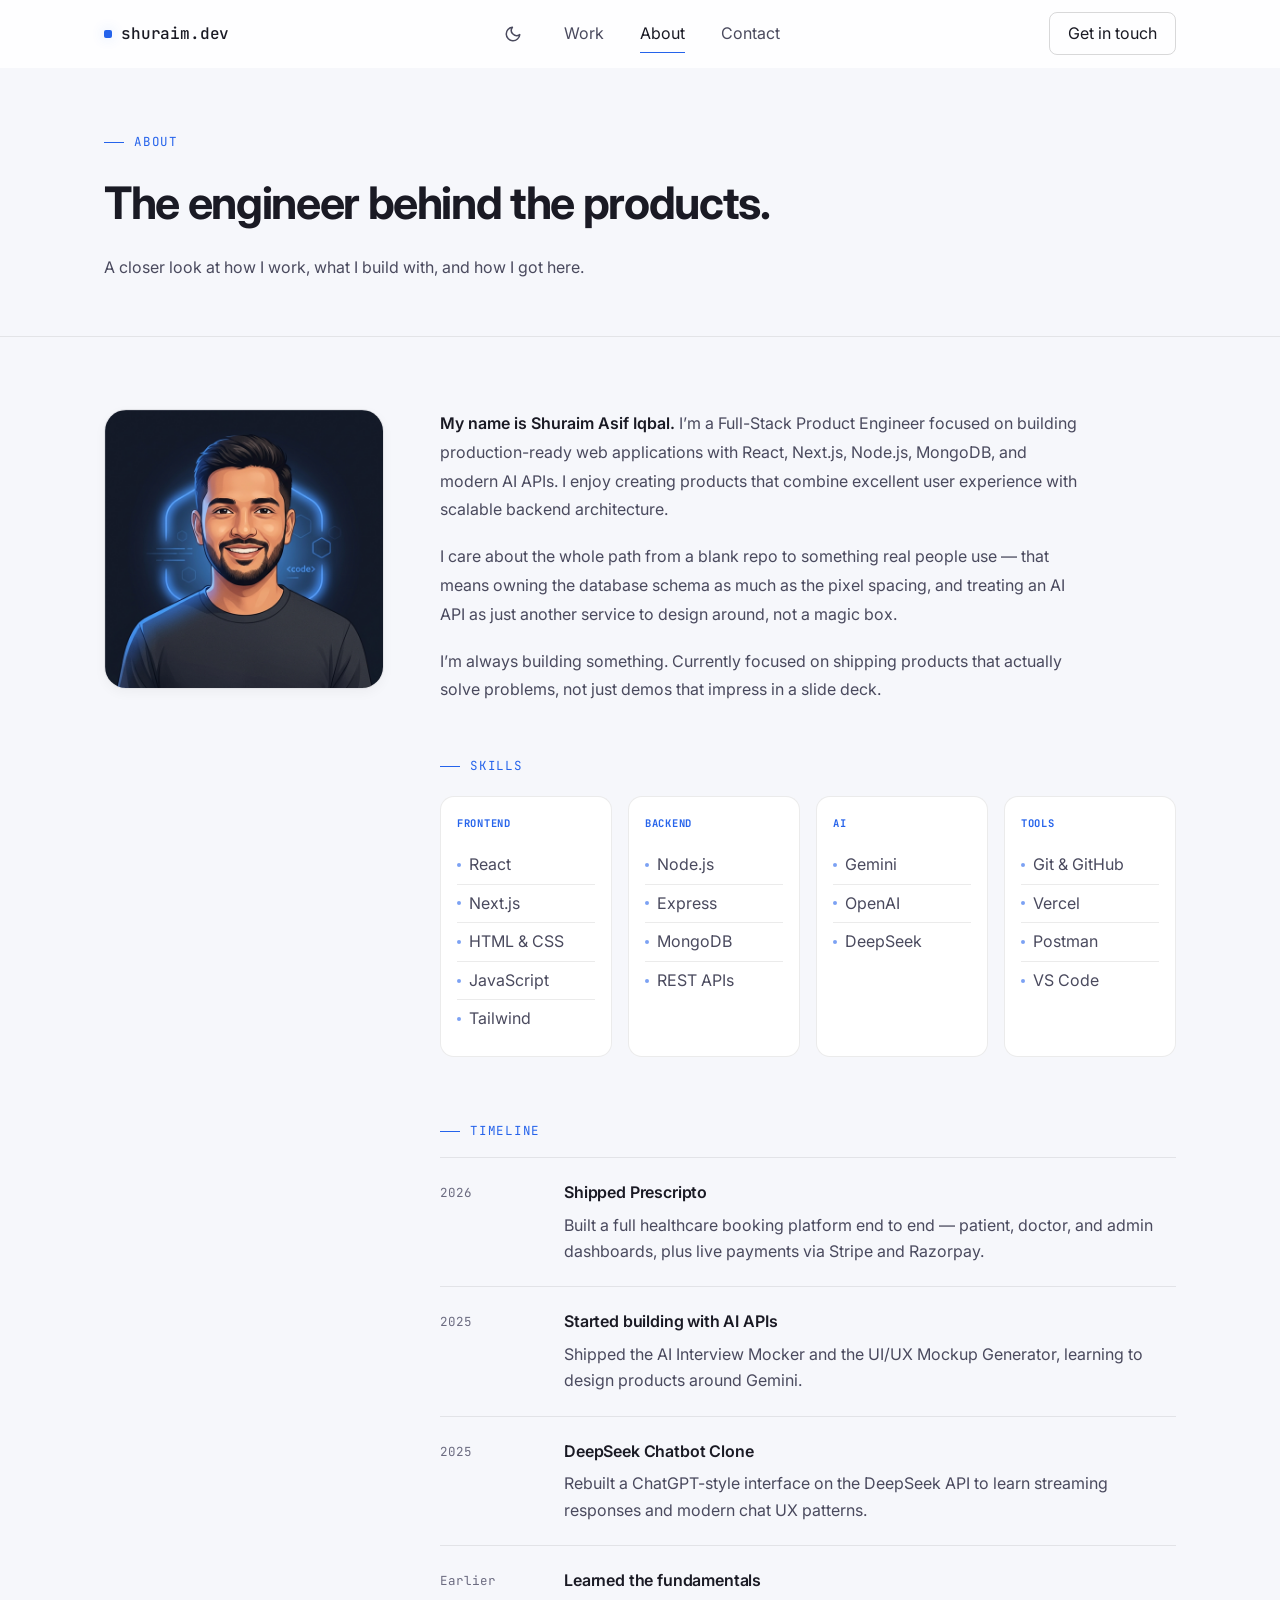
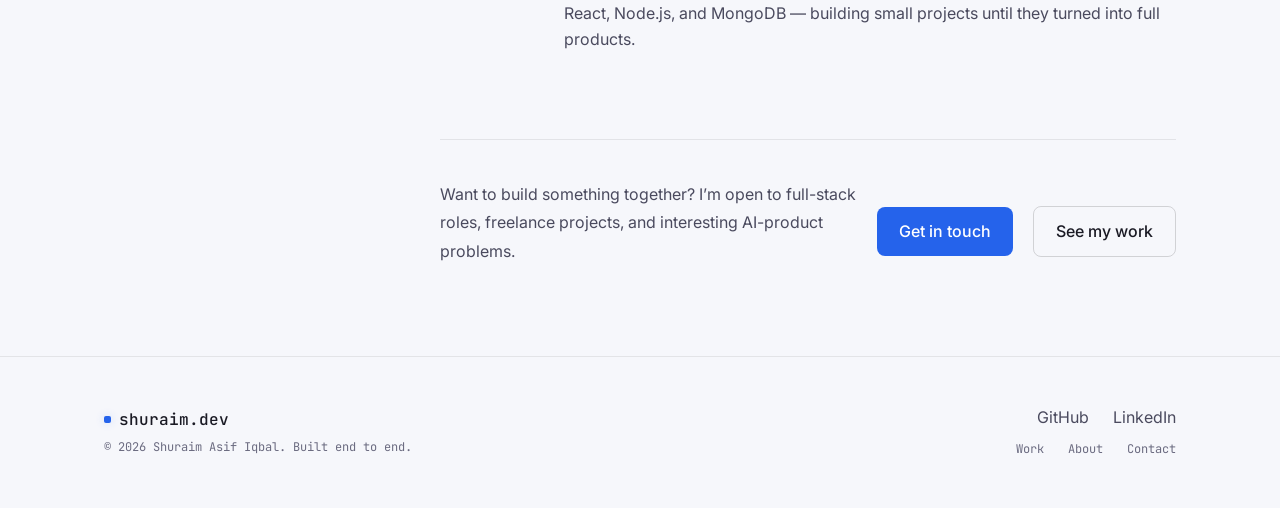
==== commit 784a25b0: "Fix broken dark/light toggel mode" ====
--- a/about.html
+++ b/about.html
@@ -19,7 +19,7 @@
     <div class="container">
       <a href="index.html" class="logo">shuraim.dev</a>
       <div class="nav-links">
-        <button class="theme-toggle" aria-label="Toggle theme"><svg class="sun" width="18" height="18" viewBox="0 0 24 24" fill="none" stroke="currentColor" stroke-width="2" stroke-linecap="round" stroke-linejoin="round"><circle cx="12" cy="12" r="5"></circle><line x1="12" y1="1" x2="12" y2="3"></line><line x1="12" y1="21" x2="12" y2="23"></line><line x1="4.22" y1="4.22" x2="5.64" y2="5.64"></line><line x1="18.36" y1="18.36" x2="19.78" y2="19.78"></line><line x1="1" y1="12" x2="3" y2="12"></line><line x1="21" y1="12" x2="23" y2="12"></line><line x1="4.22" y1="19.78" x2="5.64" y2="18.36"></line><line x1="18.36" y1="5.64" x2="19.78" y2="4.22"></line></svg></button>
+        <button class="theme-toggle" aria-label="Toggle theme"><svg class="sun" width="18" height="18" viewBox="0 0 24 24" fill="none" stroke="currentColor" stroke-width="2" stroke-linecap="round" stroke-linejoin="round"><circle cx="12" cy="12" r="5"></circle><line x1="12" y1="1" x2="12" y2="3"></line><line x1="12" y1="21" x2="12" y2="23"></line><line x1="4.22" y1="4.22" x2="5.64" y2="5.64"></line><line x1="18.36" y1="18.36" x2="19.78" y2="19.78"></line><line x1="1" y1="12" x2="3" y2="12"></line><line x1="21" y1="12" x2="23" y2="12"></line><line x1="4.22" y1="19.78" x2="5.64" y2="18.36"></line><line x1="18.36" y1="5.64" x2="19.78" y2="4.22"></line></svg><svg class="moon" width="18" height="18" viewBox="0 0 24 24" fill="none" stroke="currentColor" stroke-width="2" stroke-linecap="round" stroke-linejoin="round"><path d="M21 12.79A9 9 0 1 1 11.21 3 7 7 0 0 0 21 12.79z"></path></svg></button>
         <a href="index.html#work">Work</a>
         <a href="about.html" class="active">About</a>
         <a href="contact.html">Contact</a>
@@ -31,6 +31,7 @@
     </div>
   </nav>
   <div class="mobile-menu">
+    <button class="theme-toggle" aria-label="Toggle theme"><svg class="sun" width="18" height="18" viewBox="0 0 24 24" fill="none" stroke="currentColor" stroke-width="2" stroke-linecap="round" stroke-linejoin="round"><circle cx="12" cy="12" r="5"></circle><line x1="12" y1="1" x2="12" y2="3"></line><line x1="12" y1="21" x2="12" y2="23"></line><line x1="4.22" y1="4.22" x2="5.64" y2="5.64"></line><line x1="18.36" y1="18.36" x2="19.78" y2="19.78"></line><line x1="1" y1="12" x2="3" y2="12"></line><line x1="21" y1="12" x2="23" y2="12"></line><line x1="4.22" y1="19.78" x2="5.64" y2="18.36"></line><line x1="18.36" y1="5.64" x2="19.78" y2="4.22"></line></svg><svg class="moon" width="18" height="18" viewBox="0 0 24 24" fill="none" stroke="currentColor" stroke-width="2" stroke-linecap="round" stroke-linejoin="round"><path d="M21 12.79A9 9 0 1 1 11.21 3 7 7 0 0 0 21 12.79z"></path></svg></button>
     <a href="index.html#work">Work</a>
     <a href="about.html">About</a>
     <a href="contact.html">Contact</a>
--- a/css/style.css
+++ b/css/style.css
@@ -1243,3 +1243,8 @@
   /* optional: maybe we just keep the sun icon or flip it */
 }
 
+.theme-toggle .moon { display: none; }
+html.light-mode .theme-toggle .sun { display: none; }
+html.light-mode .theme-toggle .moon { display: block; }
+
+.mobile-menu .theme-toggle { margin: 10px 0; align-self: flex-start; }
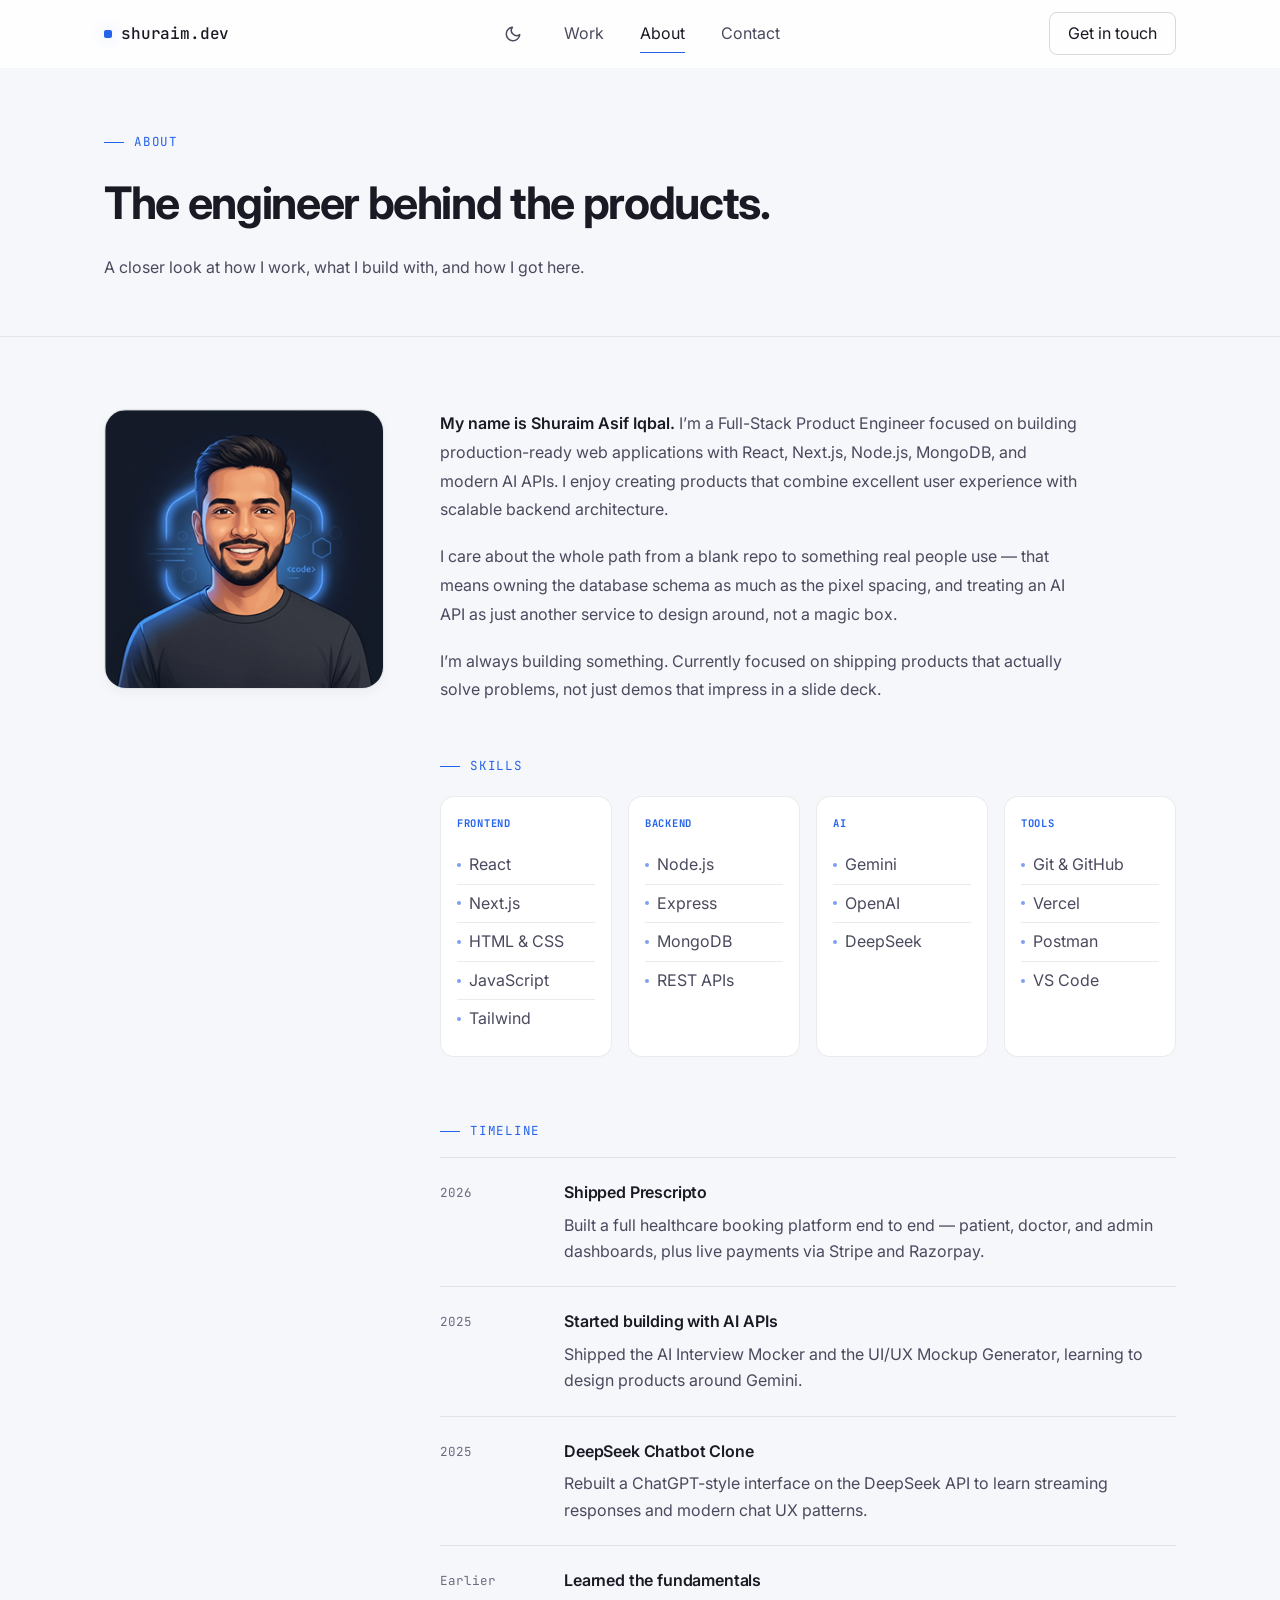
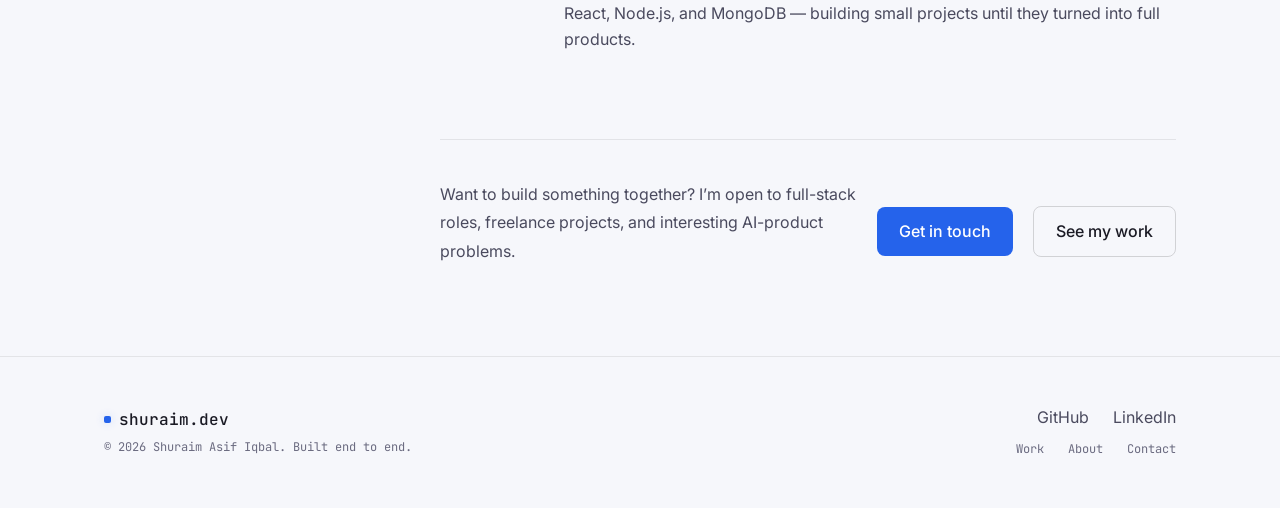
==== commit 5713f7e2: "fix: broken GitHub links, add OG meta tags to all pages, compress avatar.png - contact.html: footer " ====
--- a/about.html
+++ b/about.html
@@ -1,10 +1,13 @@
-﻿<!DOCTYPE html>
+<!DOCTYPE html>
 <html lang="en">
 <head>
   <meta charset="UTF-8" />
   <meta name="viewport" content="width=device-width, initial-scale=1.0" />
   <title>About &mdash; Shuraim Asif Iqbal</title>
   <meta name="description" content="About Shuraim Asif Iqbal, full-stack product engineer working across React, Next.js, Node.js, MongoDB, and AI APIs." />
+  <meta property="og:title" content="About &#8212; Shuraim Asif Iqbal" />
+  <meta property="og:description" content="A closer look at how Shuraim Asif Iqbal works, what he builds with, and how he got here." />
+  <meta property="og:image" content="https://muhammadshuraimasif.github.io/images/avatar.png" />
   <meta name="theme-color" content="#080810" />
   <link rel="icon" type="image/png" href="images/favicon.png" />
   <link rel="preconnect" href="https://fonts.googleapis.com" />
